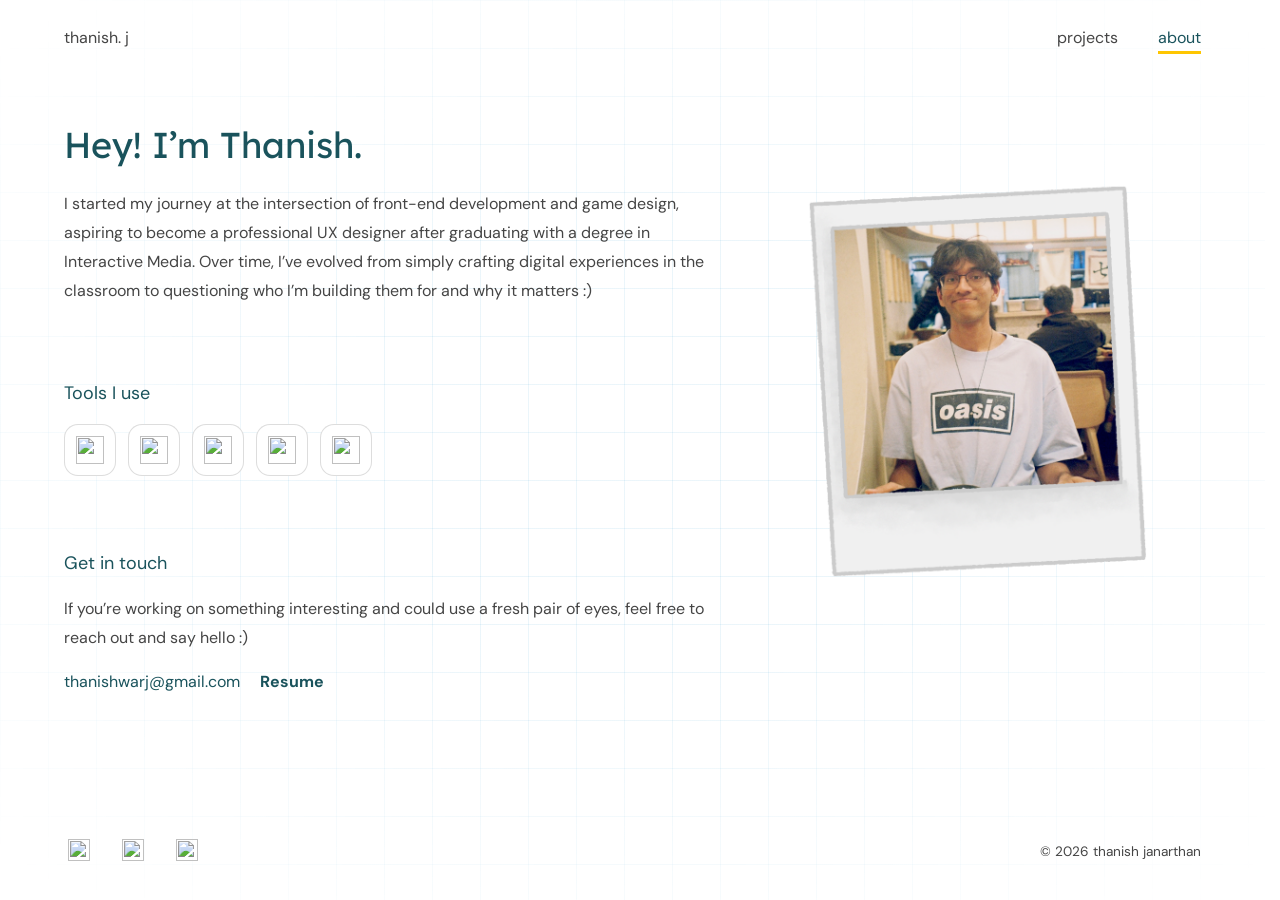
==== web-files/about.html @ a6b9f232 "started content for project 2" ====
<!DOCTYPE html>
<html lang="en">
<head>
  <meta charset="UTF-8">
  <meta name="viewport" content="width=device-width, initial-scale=1">
  <title>About me</title>
  <meta name="description" content="My story - Thanish Janarthan">
  <link rel="preconnect" href="https://fonts.googleapis.com">
  <link rel="preconnect" href="https://fonts.gstatic.com" crossorigin>
  <link href="https://fonts.googleapis.com/css2?family=DM+Sans:ital,wght@0,400;0,500;0,700;1,400&family=Lexend:wght@300;400&display=swap" rel="stylesheet">
  <link rel="stylesheet" href="style.css">
</head>
<body>

  <header class="top">
    <a class="name" href="index.html">Thanish. J</a>
    <nav aria-label="Main">
      <a href="index.html#work">Projects</a>
      <a href="about.html" aria-current="page">About</a>
    </nav>
  </header>

  <main class="about">

    <div class="about-text">
      <h1>Hey! I’m Thanish.</h1>
      <p>I started my journey at the intersection of front-end development and game design, aspiring to become a professional UX designer after graduating with a degree in Interactive Media. Over time, I’ve evolved from simply crafting digital experiences in the classroom to questioning who I’m building them for and why it matters :)</p>
      <!-- <p>One line about what you do and how you think about it.</p>
      <p>A sentence or two about your philosophy: what design means to you and what you care about most.</p>
      <p>A short paragraph on your experience: where you've worked, the kinds of teams and problems you've handled, and what you bring to them.</p>
      <p>I care about the <em>why</em> behind a decision as much as the <em>how</em>.<br>Add one closing line about what keeps you curious.</p> -->

      <h2 class="label touch">Tools I use</h2>
      <ul class="tools">
        <li><button type="button" class="tool" aria-label="Figma"><img src="images/logos/figma.svg" alt="" width="28" height="28"><span class="tip" aria-hidden="true">Figma</span></button></li>
        <li><button type="button" class="tool" aria-label="Miro"><img src="images/logos/miro.svg" alt="" width="28" height="28"><span class="tip" aria-hidden="true">Miro</span></button></li>
        <li><button type="button" class="tool" aria-label="HTML"><img src="images/logos/html5.svg" alt="" width="28" height="28"><span class="tip" aria-hidden="true">HTML</span></button></li>
        <li><button type="button" class="tool" aria-label="CSS"><img src="images/logos/css.svg" alt="" width="28" height="28"><span class="tip" aria-hidden="true">CSS</span></button></li>
        <li><button type="button" class="tool" aria-label="JavaScript"><img src="images/logos/javascript.svg" alt="" width="28" height="28"><span class="tip" aria-hidden="true">JavaScript</span></button></li>
      </ul>

      <h2 class="label touch">Get in touch</h2>
      <p>If you’re working on something interesting and could use a fresh pair of eyes, feel free to reach out and say hello :)</p>
      <p class="links"><a href="mailto:hello@example.com">thanishwarj@gmail.com</a> <a class="resume" href="#">Resume</a></p>
    </div>

    <div class="portrait">  
      <img src="images/portrait.png" alt="" />
    </div>

  </main>

  <footer class="foot">
    <ul class="social">
      <li><a href="#" aria-label="LinkedIn"><img src="images/logos/linkedin.svg" alt="" width="22" height="22"></a></li>
      <li><a href="#" aria-label="GitHub"><img src="images/logos/github.svg" alt="" width="22" height="22"></a></li>
      <li><a href="mailto:thanishwarj@gmail.com" aria-label="Email"><img src="images/logos/email.svg" alt="" width="22" height="22"></a></li>
    </ul>
    <p>© 2026 Thanish Janarthan</p>
  </footer>

  <script>
    // Tool labels: show on hover/focus (CSS) and toggle on click/tap
    (function () {
      var tools = document.querySelectorAll('.tool');
      function closeAll(except) {
        tools.forEach(function (t) { if (t !== except) t.classList.remove('open'); });
      }
      tools.forEach(function (t) {
        t.addEventListener('click', function (e) {
          e.stopPropagation();
          var willOpen = !t.classList.contains('open');
          closeAll();
          t.classList.toggle('open', willOpen);
        });
      });
      document.addEventListener('click', function () { closeAll(); });
      document.addEventListener('keydown', function (e) { if (e.key === 'Escape') closeAll(); });
    })();
  </script>

</body>
</html>
---- web-files/style.css ----
:root {
  --bg: #ffffff;
  --ink: #454545;
  --accent: #1a535c;                /* headings, active links */
  --accent-text: #1a535c;
  --blue: #3da5d9;
  --gold: #fec601;
  --grey: #454545;
  --tint: #c9e5f4;
  --max: 72rem; /* content width */
  --pad: max(clamp(1.25rem, 4vw, 2.75rem), calc((100vw - var(--max)) / 2));
  --display: "Lexend", system-ui, sans-serif;
  --body: "DM Sans", system-ui, -apple-system, "Segoe UI", sans-serif;
}

/* @media (prefers-color-scheme: dark) {
  :root {
    --bg: #123d44;
    --ink: #f5f5f5;
    --accent: #8fd0f0;
    --accent-text: #8fd0f0;
    --grey: #f5f5f5;
    --tint: #1a535c;
  }
} */

*, *::before, *::after { box-sizing: border-box; }
html { scroll-behavior: smooth; scrollbar-gutter: stable; }

body {
  min-height: 100vh;
  min-height: 100dvh;
  display: flex;
  flex-direction: column;
  margin: 0;
  background: var(--bg);
  color: var(--ink);
  font-family: var(--body);
  font-size: 1rem;
  line-height: 1.7;
}


/* Animated background: faint grid that slowly drifts.
   Swap to notebook lines by adding class="bg-notebook" to <body>. */
body { position: relative; isolation: isolate; }
body::before {
  content: "";
  position: fixed; inset: 0; z-index: -1;
  pointer-events: none;
  --cell: 48px;
  background-image:
    linear-gradient(to right, color-mix(in srgb, var(--blue) 10%, transparent) 1px, transparent 1px),
    linear-gradient(to bottom, color-mix(in srgb, var(--blue) 10%, transparent) 1px, transparent 1px);
  background-size: var(--cell) var(--cell);
  animation: drift 40s linear infinite;
  /* fade toward the edges so text stays easy to read */
  -webkit-mask-image: radial-gradient(ellipse at center, #000 35%, transparent 95%);
          mask-image: radial-gradient(ellipse at center, #000 35%, transparent 95%);
}
@keyframes drift {
  from { background-position: 0 0, 0 0; }
  to   { background-position: var(--cell) var(--cell), var(--cell) var(--cell); }
}

/* Notebook variant: ruled lines with a margin line */
body.bg-notebook::before {
  --cell: 36px;
  background-image:
    linear-gradient(to right, transparent calc(var(--pad) - 14px), color-mix(in srgb, #e5484d 35%, transparent) calc(var(--pad) - 14px), color-mix(in srgb, #e5484d 35%, transparent) calc(var(--pad) - 13px), transparent calc(var(--pad) - 13px)),
    linear-gradient(to bottom, transparent calc(var(--cell) - 1px), color-mix(in srgb, var(--blue) 14%, transparent) calc(var(--cell) - 1px));
  background-size: 100% 100%, 100% var(--cell);
  animation: rule-drift 30s linear infinite;
  -webkit-mask-image: none;
          mask-image: none;
}
@keyframes rule-drift {
  from { background-position: 0 0, 0 0; }
  to   { background-position: 0 0, 0 var(--cell); }
}

main { flex: 1; }
.foot { margin-top: auto; }
a { color: inherit; text-decoration: none; }
a:focus-visible { outline: 2px solid var(--accent); outline-offset: 4px; }
p { margin: 0 0 1rem; }
ul { list-style: none; margin: 0; padding: 0; }

/* Header */
.top {
  display: flex; justify-content: space-between; align-items: center;
  padding: 1.5rem var(--pad);
  text-transform: lowercase;
}
.top nav { display: flex; gap: clamp(1.5rem, 5vw, 2.5rem); }
.top a:hover { color: var(--accent-text); }
.top nav a[aria-current="page"] {
  color: var(--accent-text);
  text-decoration: underline 3px var(--gold);
  text-underline-offset: 8px;
}

/* Section label: "+ SELECTED WORK" with corner arrow */
.label {
  display: flex; align-items: center; gap: .5rem;
  margin: 0 0 2.5rem;
  font-family: var(--body); font-weight: 400; font-size: 1.125rem;
  text-transform: none; color: var(--accent-text);
}

/* Hero */
.hero {
  display: flex; align-items: center; justify-content: space-between;
  gap: 2rem;
  padding: clamp(1.5rem, 5vw, 3.5rem) var(--pad) clamp(3rem, 8vw, 6rem);
}
.hero-text { flex: 1 1 32rem; max-width: 32rem; margin: 0 auto; text-align: center; }
.hero h1 {
  margin: 0 0 1rem;
  font-family: var(--display); font-weight: 400;
  font-size: clamp(1.5rem, 3vw, 2.125rem); line-height: 1.25;
  color: var(--accent);
}
.hero p { font-size: .95rem; line-height: 1.9; color: var(--grey); }

.art {
  flex: 0 0 clamp(8rem, 18vw, 14rem);
  aspect-ratio: 1;
  display: grid; place-items: center; text-align: center;
}
.art img { width: 100%; display: block; }

/* Projects */
.work { padding: 0 var(--pad) clamp(4rem, 9vw, 7rem); }
.projects { display: grid; grid-template-columns: 1fr 1fr; gap: 3rem clamp(2rem, 8vw, 7rem); align-items: start; }
.thumb { width: 100%; background: var(--tint); transition: opacity .2s; }
.thumb.wide { aspect-ratio: 480 / 263; }
.thumb.tall { aspect-ratio: 350 / 420; width: 100%; background: var(--gold); }
.thumb img { width: 100%; height: 100%; object-fit: cover; display: block; }
.project:hover .caption { text-decoration: underline 3px var(--gold); text-underline-offset: 6px; }
.caption { margin: 1.25rem 0 0; font-size: 1.125rem; text-transform: none; }

/* Footer */
.foot {
  display: flex; flex-wrap: wrap; justify-content: space-between; gap: 1rem;
  padding: 1.5rem var(--pad) 2rem;
  font-size: .85rem; text-transform: lowercase;
}
.foot ul { display: flex; gap: 1.5rem; }
.foot { align-items: center; }
.foot .social { align-items: center; }
.foot .social a { display: inline-flex; padding: .25rem; }
.foot .social svg { width: 22px; height: 22px; display: block; transition: transform .2s; }
.foot .social a:hover svg, .foot .social a:focus-visible svg { transform: translateY(-2px); }
.foot p { margin: 0; }
.foot a:hover { color: var(--accent-text); }

/* About page */
.about {
  align-content: start;
  display: grid; grid-template-columns: minmax(0, 40rem) 1fr; gap: 3rem;
  padding: clamp(1.5rem, 4vw, 3rem) var(--pad) 5rem;
}
.about h1 {
  margin: 0 0 1.5rem;
  font-family: var(--display); font-weight: 400;
  font-size: clamp(1.75rem, 4vw, 2.25rem); line-height: 1.2;
  color: var(--accent);
}

.about-text { display: flex; flex-direction: column; justify-content: center; }

.about-text p { line-height: 1.8; }
.touch { margin-top: 3.5rem; margin-bottom: 1rem; }
.links { display: flex; flex-wrap: wrap; gap: 1.25rem; }
.links a { color: var(--accent-text); }
.links a:hover { text-decoration: underline 3px var(--gold); text-underline-offset: 5px; }
.links .resume { font-weight: 700;}

/* Photo placeholder */
.portrait { justify-self: end;}
.portrait-ph, .portrait img {
  width: 100%; aspect-ratio: 7 / 8;
  display: grid; place-items: center;
  object-fit: cover;
}

@media (max-width: 800px) {
  .hero { flex-direction: column; }
  .art { display: none; }
  .projects { grid-template-columns: 1fr; }
  .thumb.tall { width: 100%; }
  .about { grid-template-columns: 1fr; }
  .portrait { justify-self: start; order: -1; }
}


/* ===== Case study pages ===== */
.cs-hero { padding: clamp(1.5rem, 4vw, 3rem) var(--pad) 2rem; }
.cs-hero .eyebrow { margin: 0 0 .75rem; color: var(--accent-text); }
.cs-hero h1 {
  margin: 0 0 1rem; max-width: 20ch;
  font-family: var(--display); font-weight: 400;
  font-size: clamp(2rem, 5vw, 3.25rem); line-height: 1.1;
  color: var(--accent);
}
.cs-sub { max-width: 40rem; margin: 0; font-size: 1.25rem; line-height: 1.6; }

.facts {
  display: grid; grid-template-columns: repeat(4, 1fr); gap: 1.5rem;
  margin: 2.5rem 0 0; padding: 1.5rem 0;
}
.facts dt { margin: 0 0 .15rem; font-size: .85rem; color: var(--accent-text); }
.facts dd { margin: 0; }

.tldr {
  margin: 2rem 0 0; max-width: 46rem;
  padding: 1rem 1.25rem;
  background: color-mix(in srgb, var(--gold) 20%, var(--bg));
  border-left: 4px solid var(--gold);
  font-size: 1.125rem; line-height: 1.6;
}
.tldr strong { font-family: var(--display); font-weight: 400; color: var(--accent); }

/* Image placeholders (swap for <img>) */
.ph, .shot img, .cs-cover img {
  display: grid; place-items: center; width: 100%;
  background: var(--tint); color: var(--accent-text); font-size: .85rem;
  object-fit: cover;
}
.cs-cover { margin: 0; padding: 0 var(--pad) 1rem; }
.cs-cover .ph, .cs-cover img { aspect-ratio: 16 / 9; }
.shot { margin: 0; }
.shot .ph, .shot img { aspect-ratio: 4 / 3; }
.shot figcaption { margin-top: .5rem; font-size: .9rem; color: var(--grey); }

/* Sections: heading on the left, content on the right (easy to scan) */
.cs-section {
  display: grid; grid-template-columns: 11rem minmax(0, 1fr); gap: 2rem;
  padding: 2.5rem var(--pad);
}
.cs-section > h2 {
  margin: 0; font-family: var(--display); font-weight: 400;
  font-size: 1.25rem; line-height: 1.3; color: var(--accent);
}
.cs-body { max-width: 44rem; }
.cs-body > p { line-height: 1.8; }
.cs-body ul { margin: 0 0 1rem; }
.cs-body li { position: relative; padding-left: 1.25rem; margin-bottom: .6rem; line-height: 1.7; }
.cs-body li::before { content: ""; position: absolute; left: 0; top: .7em; width: .5rem; height: .5rem; border-radius: 50%; background: var(--gold); }
.quote { margin: 1.25rem 0 0; padding-left: 1.25rem; border-left: 4px solid var(--blue); font-size: 1.125rem; }

/* Process steps */
.steps { display: grid; grid-template-columns: repeat(2, 1fr); gap: 1.25rem; counter-reset: step; }
.step { counter-increment: step; padding: 1.25rem; background: var(--bg); border: 1px solid color-mix(in srgb, var(--ink) 15%, transparent); }
.step::before {
  content: counter(step);
  display: grid; place-items: center; width: 2rem; height: 2rem; margin-bottom: .75rem;
  border-radius: 50%; background: var(--gold); color: #1a1a1a; font-family: var(--display);
}
.step h3 { margin: 0 0 .25rem; font-family: var(--display); font-weight: 400; font-size: 1.125rem; color: var(--accent); }
.step p { margin: 0; line-height: 1.6; }

.shots { display: grid; grid-template-columns: repeat(2, 1fr); gap: 1.25rem; margin-bottom: 1.5rem; }

/* Results */
.stats { display: grid; grid-template-columns: repeat(3, 1fr); gap: 1.25rem; margin-bottom: 1.25rem; }
.stat { padding: 1.25rem; background: var(--bg); border: 1px solid color-mix(in srgb, var(--ink) 15%, transparent); }
.stat strong { display: block; font-family: var(--display); font-weight: 400; font-size: 2.25rem; line-height: 1.1; color: var(--accent); }
.stat span { font-size: .95rem; }

/* Next project */
.cs-next { padding: 3rem var(--pad) 4rem; }
.cs-next .label { margin-bottom: 1rem; }
.cs-next a.big {
  font-family: var(--display); font-size: clamp(1.5rem, 4vw, 2.5rem); color: var(--accent);
  text-decoration: underline 3px var(--gold); text-underline-offset: 8px;
}
.cs-next .back { display: block; margin-top: 1.5rem; }

@media (max-width: 800px) {
  .facts { grid-template-columns: repeat(2, 1fr); }
  .cs-section { grid-template-columns: 1fr; gap: 1rem; }
  .steps, .shots, .stats { grid-template-columns: 1fr; }
}

@media (prefers-reduced-motion: reduce) {
  html { scroll-behavior: auto; }
  body::before { animation: none; }
  .thumb { transition: none; }
}
/* Case study modifiers */
.shots.three { grid-template-columns: repeat(3, 1fr); }
.steps.stack { grid-template-columns: 1fr; }
@media (max-width: 800px) { .shots.three { grid-template-columns: 1fr; } }

/* Arrows on the Next project section */
.cs-next a.big::after {
  content: "\2192"; display: inline-block; margin-left: .6rem;
  text-decoration: none; transition: transform .2s;
}
.cs-next a.big:hover::after, .cs-next a.big:focus-visible::after { transform: translateX(6px); }
.cs-next .back::before {
  content: "\2190"; display: inline-block; margin-right: .5rem; transition: transform .2s;
}
.cs-next .back:hover::before, .cs-next .back:focus-visible::before { transform: translateX(-6px); }
.cs-next .back:hover { color: var(--accent-text); }
@media (prefers-reduced-motion: reduce) {
  .cs-next a.big::after, .cs-next .back::before, .foot .social svg { transition: none; }
}
/* Tools I use: icon buttons with a label that pops up on hover, focus or click */
.tools { display: flex; flex-wrap: wrap; gap: .75rem; margin: 0 0 1rem; }
.tool {
  position: relative;
  display: grid; place-items: center;
  width: 3.25rem; height: 3.25rem; padding: 0;
  background: var(--bg);
  border: 1px solid color-mix(in srgb, var(--ink) 18%, transparent);
  border-radius: 14px;
  cursor: pointer;
  transition: transform .2s, border-color .2s;
}
.tool:hover, .tool:focus-visible, .tool.open { transform: translateY(-2px); border-color: var(--accent); }
.tool img { display: block; width: 28px; height: 28px; }
.tool .tip {
  position: absolute; left: 50%; bottom: calc(100% + 10px);
  transform: translate(-50%, 4px);
  padding: .25rem .7rem;
  background: var(--accent); color: #fff;
  border-radius: 8px; font-family: var(--body); font-size: .85rem; line-height: 1.5; white-space: nowrap;
  opacity: 0; pointer-events: none;
  transition: opacity .15s, transform .15s;
}
.tool .tip::after {
  content: ""; position: absolute; top: 100%; left: 50%; transform: translateX(-50%);
  border: 5px solid transparent; border-top-color: var(--accent);
}
.tool:hover .tip, .tool:focus-visible .tip, .tool.open .tip { opacity: 1; transform: translate(-50%, 0); }
@media (prefers-reduced-motion: reduce) {
  .tool, .tool .tip { transition: none; }
}
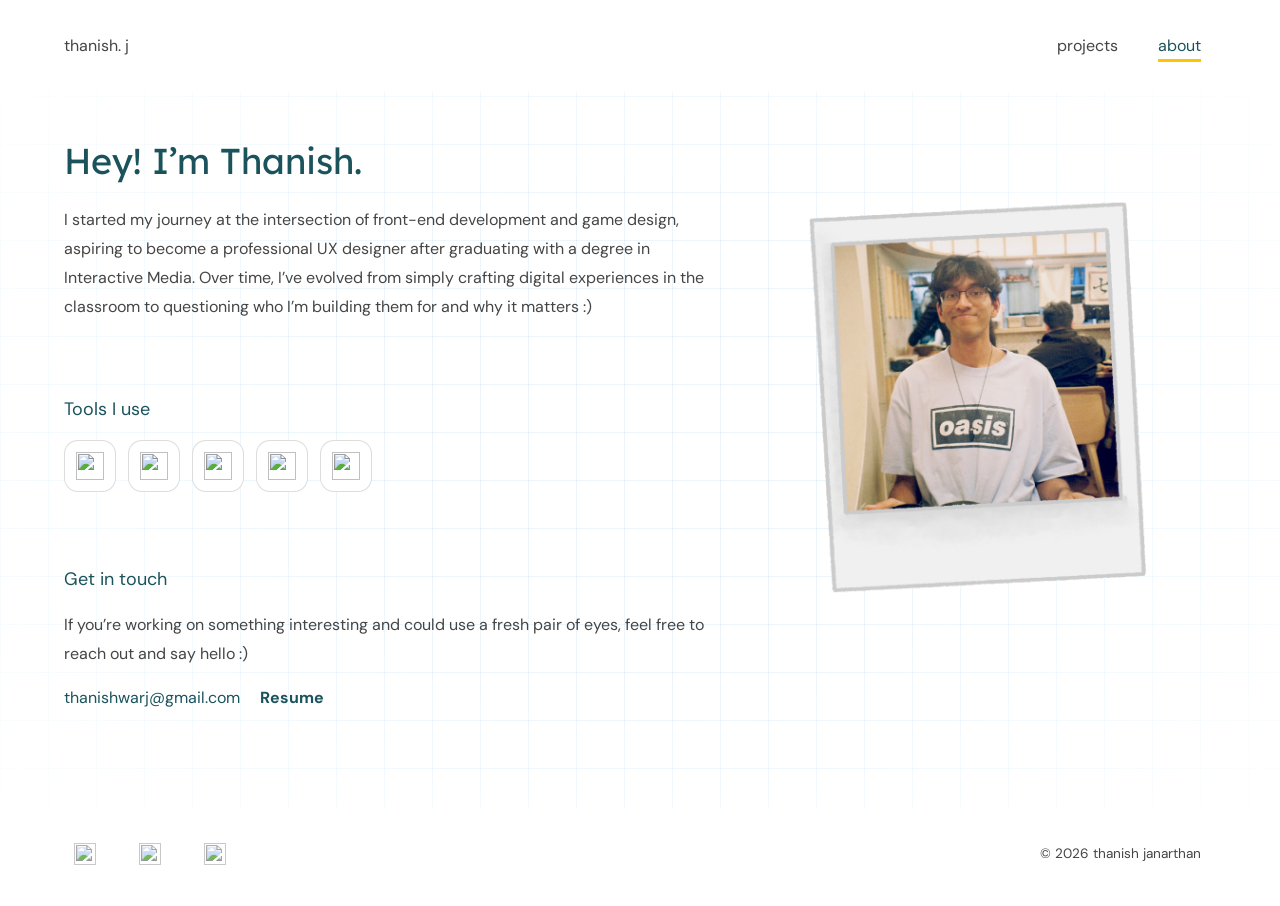
==== commit 9ce98538: "updated mobile responsive design" ====
--- a/web-files/about.html
+++ b/web-files/about.html
@@ -9,12 +9,14 @@
   <link rel="preconnect" href="https://fonts.gstatic.com" crossorigin>
   <link href="https://fonts.googleapis.com/css2?family=DM+Sans:ital,wght@0,400;0,500;0,700;1,400&family=Lexend:wght@300;400&display=swap" rel="stylesheet">
   <link rel="stylesheet" href="style.css">
+  <script>document.documentElement.classList.add('js');</script>
 </head>
 <body>
 
   <header class="top">
     <a class="name" href="index.html">Thanish. J</a>
-    <nav aria-label="Main">
+    <button type="button" class="nav-toggle" aria-expanded="false" aria-controls="site-nav" aria-label="Menu"><span class="bars" aria-hidden="true"></span></button>
+    <nav id="site-nav" aria-label="Main">
       <a href="index.html#work">Projects</a>
       <a href="about.html" aria-current="page">About</a>
     </nav>
@@ -79,5 +81,6 @@
     })();
   </script>
 
+  <script src="nav.js" defer></script>
 </body>
 </html>
--- a/web-files/style.css
+++ b/web-files/style.css
@@ -25,7 +25,7 @@
 } */
 
 *, *::before, *::after { box-sizing: border-box; }
-html { scroll-behavior: smooth; scrollbar-gutter: stable; }
+html { scroll-behavior: smooth; scrollbar-gutter: stable; -webkit-text-size-adjust: 100%; }
 
 body {
   min-height: 100vh;
@@ -92,7 +92,8 @@
   padding: 1.5rem var(--pad);
   text-transform: lowercase;
 }
-.top nav { display: flex; gap: clamp(1.5rem, 5vw, 2.5rem); }
+.top nav { display: flex; gap: clamp(1.25rem, 5vw, 2.5rem); }
+.top a { padding: .5rem 0; }
 .top a:hover { color: var(--accent-text); }
 .top nav a[aria-current="page"] {
   color: var(--accent-text);
@@ -114,7 +115,7 @@
   gap: 2rem;
   padding: clamp(1.5rem, 5vw, 3.5rem) var(--pad) clamp(3rem, 8vw, 6rem);
 }
-.hero-text { flex: 1 1 32rem; max-width: 32rem; margin: 0 auto; text-align: center; }
+.hero-text { flex: 1 1 32rem; max-width: 28rem; margin: 0 auto; text-align: center; }
 .hero h1 {
   margin: 0 0 1rem;
   font-family: var(--display); font-weight: 400;
@@ -136,6 +137,7 @@
 .thumb { width: 100%; background: var(--tint); transition: opacity .2s; }
 .thumb.wide { aspect-ratio: 480 / 263; }
 .thumb.tall { aspect-ratio: 350 / 420; width: 100%; background: var(--gold); }
+.thumb.teal { background: color-mix(in srgb, var(--accent) 30%, var(--bg)); }
 .thumb img { width: 100%; height: 100%; object-fit: cover; display: block; }
 .project:hover .caption { text-decoration: underline 3px var(--gold); text-underline-offset: 6px; }
 .caption { margin: 1.25rem 0 0; font-size: 1.125rem; text-transform: none; }
@@ -145,13 +147,14 @@
   display: flex; flex-wrap: wrap; justify-content: space-between; gap: 1rem;
   padding: 1.5rem var(--pad) 2rem;
   font-size: .85rem; text-transform: lowercase;
+  background-color: var(--bg);
 }
 .foot ul { display: flex; gap: 1.5rem; }
 .foot { align-items: center; }
 .foot .social { align-items: center; }
-.foot .social a { display: inline-flex; padding: .25rem; }
-.foot .social svg { width: 22px; height: 22px; display: block; transition: transform .2s; }
-.foot .social a:hover svg, .foot .social a:focus-visible svg { transform: translateY(-2px); }
+.foot .social a { display: inline-flex; padding: .6rem; }
+.foot .social img { width: 22px; height: 22px; display: block; opacity: .85; transition: transform .2s, opacity .2s; }
+.foot .social a:hover img, .foot .social a:focus-visible img { transform: translateY(-2px); opacity: 1; }
 .foot p { margin: 0; }
 .foot a:hover { color: var(--accent-text); }
 
@@ -185,14 +188,6 @@
   object-fit: cover;
 }
 
-@media (max-width: 800px) {
-  .hero { flex-direction: column; }
-  .art { display: none; }
-  .projects { grid-template-columns: 1fr; }
-  .thumb.tall { width: 100%; }
-  .about { grid-template-columns: 1fr; }
-  .portrait { justify-self: start; order: -1; }
-}
 
 
 /* ===== Case study pages ===== */
@@ -306,7 +301,7 @@
 .cs-next .back:hover::before, .cs-next .back:focus-visible::before { transform: translateX(-6px); }
 .cs-next .back:hover { color: var(--accent-text); }
 @media (prefers-reduced-motion: reduce) {
-  .cs-next a.big::after, .cs-next .back::before, .foot .social svg { transition: none; }
+  .cs-next a.big::after, .cs-next .back::before, .foot .social img { transition: none; }
 }
 /* Tools I use: icon buttons with a label that pops up on hover, focus or click */
 .tools { display: flex; flex-wrap: wrap; gap: .75rem; margin: 0 0 1rem; }
@@ -338,4 +333,107 @@
 .tool:hover .tip, .tool:focus-visible .tip, .tool.open .tip { opacity: 1; transform: translate(-50%, 0); }
 @media (prefers-reduced-motion: reduce) {
   .tool, .tool .tip { transition: none; }
+}
+
+/* ===== Responsive ===== */
+/* Touch devices: no sticky hover state on tool buttons; tapping toggles the label */
+@media (hover: none) {
+  .tool:not(.open):hover { transform: none; border-color: color-mix(in srgb, var(--ink) 18%, transparent); }
+  .tool:not(.open):hover .tip { opacity: 0; transform: translate(-50%, 4px); }
+}
+
+/* Tablet and phone */
+@media (max-width: 800px) {
+  .top { padding-top: 1rem; padding-bottom: 1rem; }
+
+  /* Hero: two illustrations on the first row, text underneath */
+  .hero { display: grid; grid-template-columns: 1fr 1fr; gap: 1rem 1.5rem; align-items: center; padding-bottom: 3rem; }
+  .hero .art { width: min(7.5rem, 100%); }
+  .hero .art:first-child { justify-self: start; }
+  .hero .art:last-child { justify-self: end; }
+  .hero-text { grid-column: 1 / -1; grid-row: 2; max-width: none; margin: 0; }
+
+  /* Projects: single column */
+  .projects { grid-template-columns: 1fr; gap: 2.5rem; }
+  .thumb.tall { aspect-ratio: 4 / 3; }
+
+  /* About: photo first, smaller */
+  .about { grid-template-columns: 1fr; gap: 2rem; padding-bottom: 3.5rem; }
+  .portrait { order: -1; justify-self: start; width: min(100%, 15rem); }
+  .touch { margin-top: 2.5rem; }
+
+  /* Case studies */
+  .cs-hero { padding-bottom: 1rem; }
+  .facts { margin-top: 1.5rem; gap: 1.25rem 1rem; }
+  .cs-section { padding-top: 1.75rem; padding-bottom: 1.75rem; }
+  .cs-next { padding: 2rem var(--pad) 3rem; }
+
+  /* Three screens: swipe sideways instead of a long stack */
+  .shots.three {
+    display: flex; gap: 1rem; overflow-x: auto; scroll-snap-type: x mandatory;
+    margin-inline: calc(var(--pad) * -1); padding: 0 var(--pad) .5rem;
+    scrollbar-width: thin;
+  }
+  .shots.three .shot { flex: 0 0 72%; scroll-snap-align: start; }
+}
+
+/* Small phones */
+@media (max-width: 480px) {
+  .top nav { gap: 1.25rem; }
+  .tldr { font-size: 1.0625rem; padding: .9rem 1rem; }
+  .stat strong { font-size: 2rem; }
+  .foot { flex-direction: column; justify-content: center; text-align: center; gap: .5rem; }
+  .foot ul { gap: .75rem; justify-content: center; }
+}
+
+
+/* ===== Hamburger menu (phones) ===== */
+.top { position: relative; z-index: 20; background-color: var(--bg); }
+
+.nav-toggle {
+  display: none;
+  width: 2.75rem; height: 2.75rem; margin-right: -.5rem; padding: 0;
+  place-items: center;
+  background: none; border: 0; color: var(--ink); cursor: pointer;
+}
+.nav-toggle:focus-visible { outline: 2px solid var(--accent); outline-offset: 2px; border-radius: 8px; }
+.nav-toggle .bars,
+.nav-toggle .bars::before,
+.nav-toggle .bars::after {
+  display: block; width: 1.5rem; height: 2px;
+  background: currentColor; border-radius: 2px;
+  transition: transform .25s, background .2s;
+}
+.nav-toggle .bars { position: relative; }
+.nav-toggle .bars::before, .nav-toggle .bars::after { content: ""; position: absolute; left: 0; }
+.nav-toggle .bars::before { top: -7px; }
+.nav-toggle .bars::after  { top: 7px; }
+
+/* Hamburger turns into an X when open */
+.top.open .nav-toggle .bars { background: transparent; }
+.top.open .nav-toggle .bars::before { transform: translateY(7px) rotate(45deg); }
+.top.open .nav-toggle .bars::after  { transform: translateY(-7px) rotate(-45deg); }
+
+@media (max-width: 640px) {
+  /* Only collapse the menu when JavaScript is available; otherwise links stay visible */
+  .js .nav-toggle { display: grid; }
+  .js .top nav {
+    position: absolute; top: 100%; left: 0; right: 0;
+    flex-direction: column; gap: 0;
+    padding: .25rem var(--pad) 1rem;
+    background: var(--bg);
+    border-top: 1px solid color-mix(in srgb, var(--ink) 12%, transparent);
+    border-bottom: 1px solid color-mix(in srgb, var(--ink) 12%, transparent);
+    box-shadow: 0 14px 24px rgba(0, 0, 0, .06);
+    opacity: 0; visibility: hidden; transform: translateY(-8px);
+    transition: opacity .2s, transform .2s, visibility 0s .2s;
+  }
+  .js .top.open nav { opacity: 1; visibility: visible; transform: none; transition-delay: 0s; }
+  .js .top nav a { padding: .9rem 0; font-size: 1.125rem; }
+  /* .js .top nav a + a { border-top: 1px solid color-mix(in srgb, var(--ink) 10%, transparent); } */
+}
+
+@media (prefers-reduced-motion: reduce) {
+  .nav-toggle .bars, .nav-toggle .bars::before, .nav-toggle .bars::after,
+  .js .top nav { transition: none; }
 }
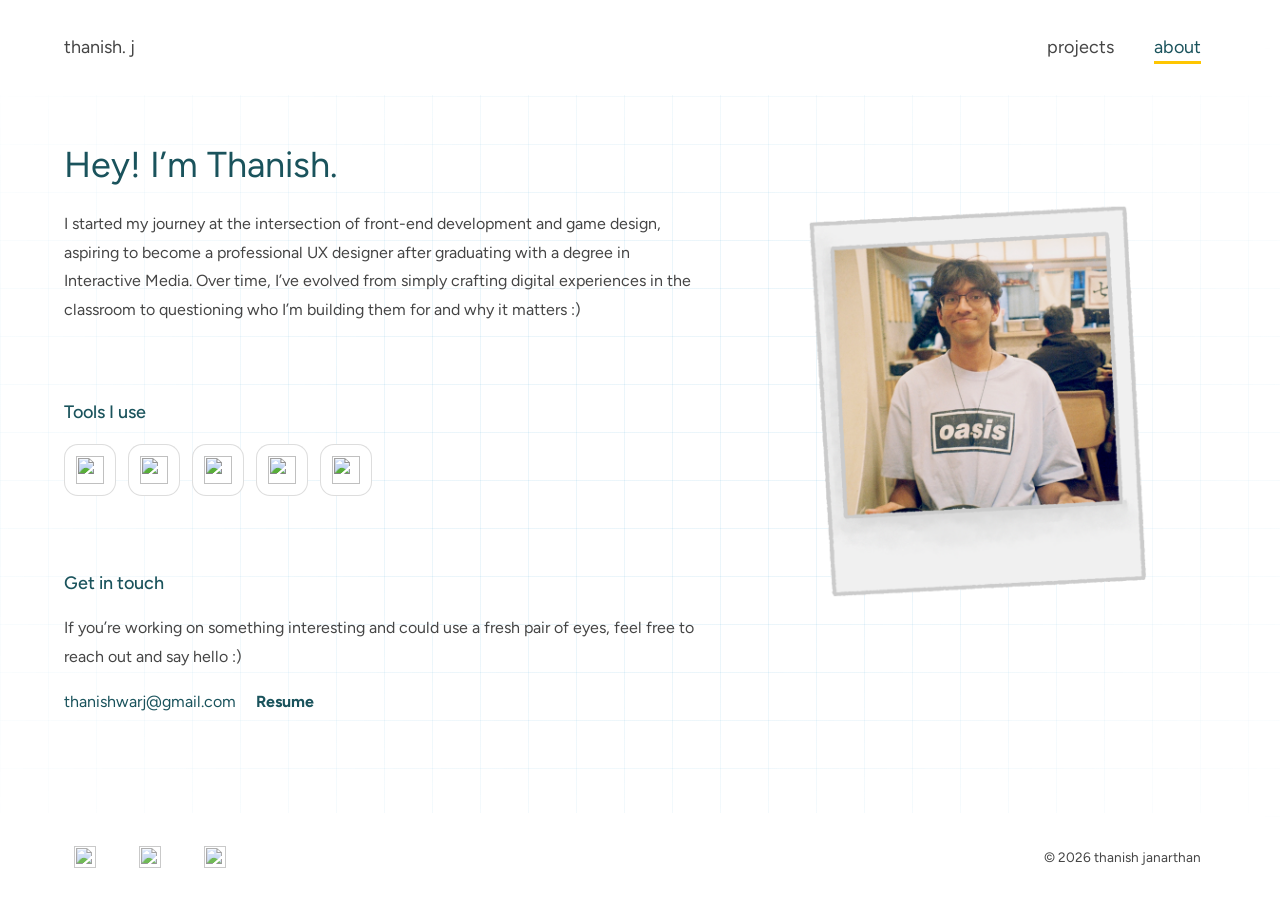
==== commit d91091d7: "updated fonts" ====
--- a/web-files/about.html
+++ b/web-files/about.html
@@ -7,7 +7,7 @@
   <meta name="description" content="My story - Thanish Janarthan">
   <link rel="preconnect" href="https://fonts.googleapis.com">
   <link rel="preconnect" href="https://fonts.gstatic.com" crossorigin>
-  <link href="https://fonts.googleapis.com/css2?family=DM+Sans:ital,wght@0,400;0,500;0,700;1,400&family=Lexend:wght@300;400&display=swap" rel="stylesheet">
+  <link href="https://fonts.googleapis.com/css2?family=Figtree:ital,wght@0,300..900;1,300..900&family=Google+Sans:ital,opsz,wght@0,17..18,400..700;1,17..18,400..700&display=swap" rel="stylesheet">
   <link rel="stylesheet" href="style.css">
   <script>document.documentElement.classList.add('js');</script>
 </head>
--- a/web-files/style.css
+++ b/web-files/style.css
@@ -9,8 +9,9 @@
   --tint: #c9e5f4;
   --max: 72rem; /* content width */
   --pad: max(clamp(1.25rem, 4vw, 2.75rem), calc((100vw - var(--max)) / 2));
-  --display: "Lexend", system-ui, sans-serif;
-  --body: "DM Sans", system-ui, -apple-system, "Segoe UI", sans-serif;
+  --display: "Figtree", system-ui, -apple-system, "Segoe UI", sans-serif;   /* h1, h2, big numbers */
+  --alt: "Figtree", system-ui, sans-serif;                      /* h3, h4 */
+  --body: "Figtree", system-ui, -apple-system, "Segoe UI", sans-serif;
 }
 
 /* @media (prefers-color-scheme: dark) {
@@ -84,6 +85,7 @@
 a { color: inherit; text-decoration: none; }
 a:focus-visible { outline: 2px solid var(--accent); outline-offset: 4px; }
 p { margin: 0 0 1rem; }
+h3, h4 { font-family: var(--alt); }
 ul { list-style: none; margin: 0; padding: 0; }
 
 /* Header */
@@ -93,7 +95,7 @@
   text-transform: lowercase;
 }
 .top nav { display: flex; gap: clamp(1.25rem, 5vw, 2.5rem); }
-.top a { padding: .5rem 0; }
+.top a { padding: .5rem 0; font-weight: 400; font-size: 1.125rem; }
 .top a:hover { color: var(--accent-text); }
 .top nav a[aria-current="page"] {
   color: var(--accent-text);
@@ -105,7 +107,7 @@
 .label {
   display: flex; align-items: center; gap: .5rem;
   margin: 0 0 2.5rem;
-  font-family: var(--body); font-weight: 400; font-size: 1.125rem;
+  font-family: var(--body); font-weight: 500; font-size: 1.125rem;
   text-transform: none; color: var(--accent-text);
 }
 
@@ -118,7 +120,7 @@
 .hero-text { flex: 1 1 32rem; max-width: 28rem; margin: 0 auto; text-align: center; }
 .hero h1 {
   margin: 0 0 1rem;
-  font-family: var(--display); font-weight: 400;
+  font-family: var(--display); font-weight: 500;
   font-size: clamp(1.5rem, 3vw, 2.125rem); line-height: 1.25;
   color: var(--accent);
 }
@@ -181,7 +183,7 @@
 .links .resume { font-weight: 700;}
 
 /* Photo placeholder */
-.portrait { justify-self: end;}
+.portrait { justify-self: center;}
 .portrait-ph, .portrait img {
   width: 100%; aspect-ratio: 7 / 8;
   display: grid; place-items: center;
@@ -215,7 +217,7 @@
   border-left: 4px solid var(--gold);
   font-size: 1.125rem; line-height: 1.6;
 }
-.tldr strong { font-family: var(--display); font-weight: 400; color: var(--accent); }
+.tldr strong { font-family: var(--display); font-weight: 500; color: var(--accent); }
 
 /* Image placeholders (swap for <img>) */
 .ph, .shot img, .cs-cover img {
@@ -235,7 +237,7 @@
   padding: 2.5rem var(--pad);
 }
 .cs-section > h2 {
-  margin: 0; font-family: var(--display); font-weight: 400;
+  margin: 0; font-family: var(--display); font-weight: 500;
   font-size: 1.25rem; line-height: 1.3; color: var(--accent);
 }
 .cs-body { max-width: 44rem; }
@@ -253,7 +255,7 @@
   display: grid; place-items: center; width: 2rem; height: 2rem; margin-bottom: .75rem;
   border-radius: 50%; background: var(--gold); color: #1a1a1a; font-family: var(--display);
 }
-.step h3 { margin: 0 0 .25rem; font-family: var(--display); font-weight: 400; font-size: 1.125rem; color: var(--accent); }
+.step h3 { margin: 0 0 .25rem; font-family: var(--alt); font-weight: 400; font-size: 1.125rem; color: var(--accent); }
 .step p { margin: 0; line-height: 1.6; }
 
 .shots { display: grid; grid-template-columns: repeat(2, 1fr); gap: 1.25rem; margin-bottom: 1.5rem; }
@@ -359,7 +361,7 @@
 
   /* About: photo first, smaller */
   .about { grid-template-columns: 1fr; gap: 2rem; padding-bottom: 3.5rem; }
-  .portrait { order: -1; justify-self: start; width: min(100%, 15rem); }
+  .portrait { order: -1; justify-self: center; width: 100% }
   .touch { margin-top: 2.5rem; }
 
   /* Case studies */
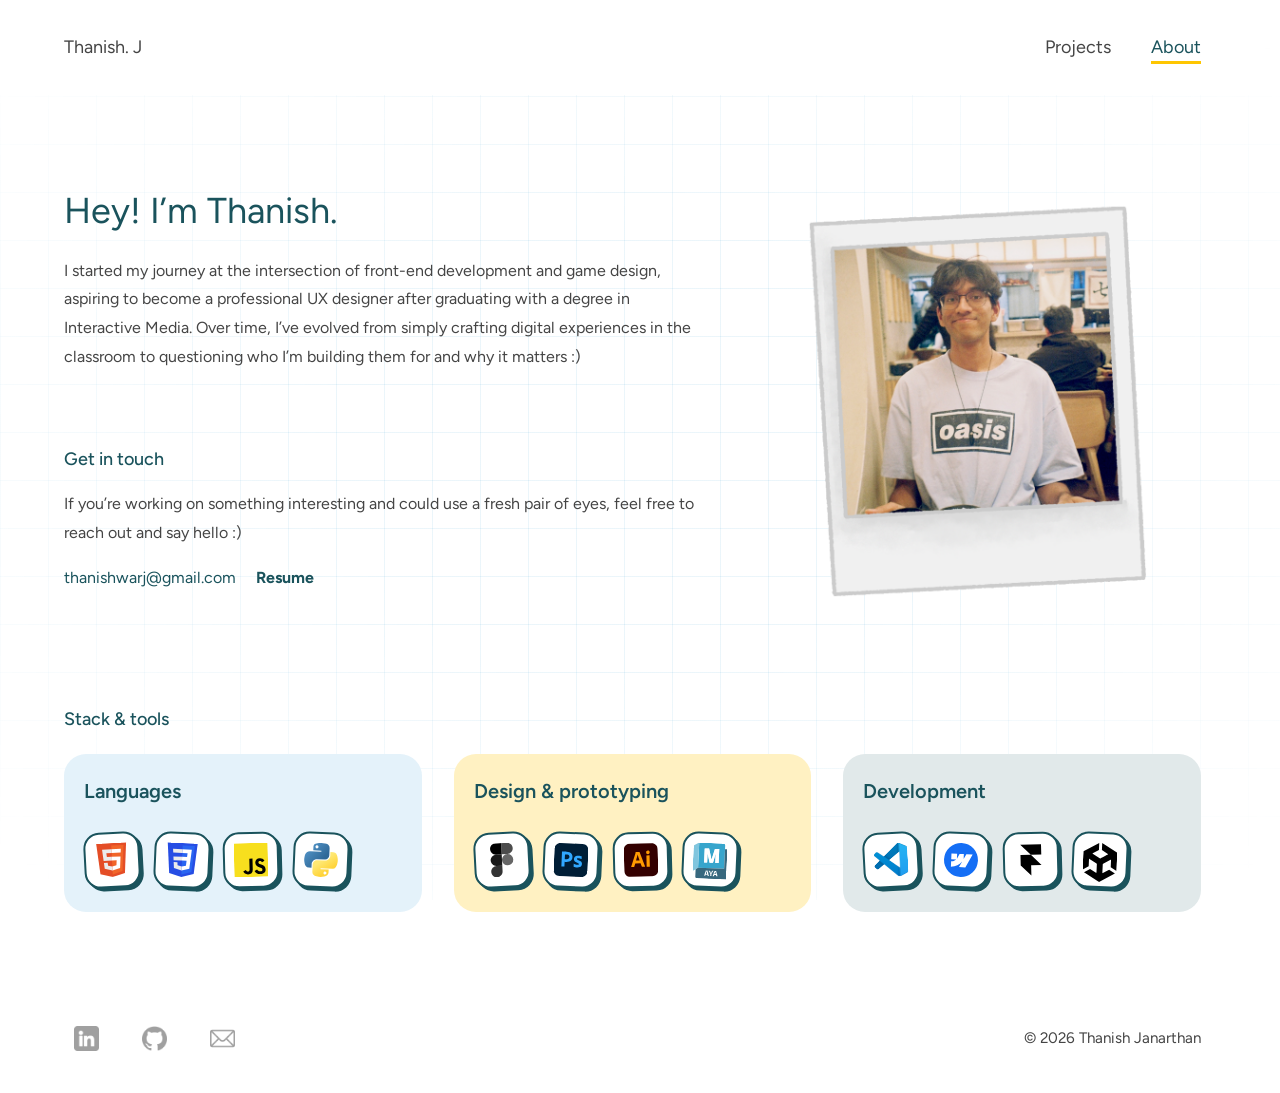
==== commit 389bdda3: "improved about section + added temporary logos" ====
--- a/web-files/about.html
+++ b/web-files/about.html
@@ -32,15 +32,6 @@
       <p>A short paragraph on your experience: where you've worked, the kinds of teams and problems you've handled, and what you bring to them.</p>
       <p>I care about the <em>why</em> behind a decision as much as the <em>how</em>.<br>Add one closing line about what keeps you curious.</p> -->
 
-      <h2 class="label touch">Tools I use</h2>
-      <ul class="tools">
-        <li><button type="button" class="tool" aria-label="Figma"><img src="images/logos/figma.svg" alt="" width="28" height="28"><span class="tip" aria-hidden="true">Figma</span></button></li>
-        <li><button type="button" class="tool" aria-label="Miro"><img src="images/logos/miro.svg" alt="" width="28" height="28"><span class="tip" aria-hidden="true">Miro</span></button></li>
-        <li><button type="button" class="tool" aria-label="HTML"><img src="images/logos/html5.svg" alt="" width="28" height="28"><span class="tip" aria-hidden="true">HTML</span></button></li>
-        <li><button type="button" class="tool" aria-label="CSS"><img src="images/logos/css.svg" alt="" width="28" height="28"><span class="tip" aria-hidden="true">CSS</span></button></li>
-        <li><button type="button" class="tool" aria-label="JavaScript"><img src="images/logos/javascript.svg" alt="" width="28" height="28"><span class="tip" aria-hidden="true">JavaScript</span></button></li>
-      </ul>
-
       <h2 class="label touch">Get in touch</h2>
       <p>If you’re working on something interesting and could use a fresh pair of eyes, feel free to reach out and say hello :)</p>
       <p class="links"><a href="mailto:hello@example.com">thanishwarj@gmail.com</a> <a class="resume" href="#">Resume</a></p>
@@ -50,13 +41,48 @@
       <img src="images/portrait.png" alt="" />
     </div>
 
+    <section class="about-tools">
+      <h2 class="label">Stack &amp; tools</h2>
+
+      <div class="tool-groups">
+        <div class="tool-group">
+          <h3>Languages</h3>
+          <ul class="tools">
+            <li><button type="button" class="tool" aria-label="HTML"><img src="images/logos/html5.svg" alt="HTML logo" width="28" height="28"><span class="tip" aria-hidden="true">HTML</span></button></li>
+            <li><button type="button" class="tool" aria-label="CSS"><img src="images/logos/css3.svg" alt="CSS logo" width="28" height="28"><span class="tip" aria-hidden="true">CSS</span></button></li>
+            <li><button type="button" class="tool" aria-label="JavaScript"><img src="images/logos/javascript.svg" alt="JavaScript logo" width="28" height="28"><span class="tip" aria-hidden="true">JavaScript</span></button></li>
+            <li><button type="button" class="tool" aria-label="Python"><img src="images/logos/python.svg" alt="Python logo" width="28" height="28"><span class="tip" aria-hidden="true">Python</span></button></li>
+          </ul>
+        </div>
+        <div class="tool-group">
+          <h3>Design &amp; prototyping</h3>
+          <ul class="tools">
+            <li><button type="button" class="tool" aria-label="Figma"><img src="images/logos/figma-dark.svg" alt="Figma logo" width="28" height="28"><span class="tip" aria-hidden="true">Figma</span></button></li>
+            <li><button type="button" class="tool" aria-label="Adobe Photoshop"><img src="images/logos/adobe-photoshop.svg" alt="Photoshop logo" width="28" height="28"><span class="tip" aria-hidden="true">Adobe Photoshop</span></button></li>
+            <li><button type="button" class="tool" aria-label="Adobe Illustrator"><img src="images/logos/adobe-illustrator.svg" alt="Illustrator logo" width="28" height="28"><span class="tip" aria-hidden="true">Adobe Illustrator</span></button></li>
+            <li><button type="button" class="tool" aria-label="MAYA"><img src="images/logos/autodesk-maya.svg" alt="MAYA logo" width="28" height="28"><span class="tip" aria-hidden="true">MAYA</span></button></li>
+          </ul>
+        </div>
+        <div class="tool-group">
+          <h3>Development</h3>
+          <ul class="tools">
+            <li><button type="button" class="tool" aria-label="VS Code"><img src="images/logos/vscode.svg" alt="VS code logo" width="28" height="28"><span class="tip" aria-hidden="true">VS Code</span></button></li>
+            <li><button type="button" class="tool" aria-label="Webflow"><img src="images/logos/webflow.svg" alt="Webflow logo" width="28" height="28"><span class="tip" aria-hidden="true">Webflow</span></button></li>
+            <li><button type="button" class="tool" aria-label="Framer"><img src="images/logos/framer.svg" alt="Framer logo" width="28" height="28"><span class="tip" aria-hidden="true">Framer</span></button></li>
+            <li><button type="button" class="tool" aria-label="Unity"><img src="images/logos/unity.svg" alt="Unity logo" width="28" height="28"><span class="tip" aria-hidden="true">Unity</span></button></li>
+          </ul>
+        </div>
+  
+        </div>
+    </section>
+
   </main>
 
   <footer class="foot">
     <ul class="social">
-      <li><a href="#" aria-label="LinkedIn"><img src="images/logos/linkedin.svg" alt="" width="22" height="22"></a></li>
-      <li><a href="#" aria-label="GitHub"><img src="images/logos/github.svg" alt="" width="22" height="22"></a></li>
-      <li><a href="mailto:thanishwarj@gmail.com" aria-label="Email"><img src="images/logos/email.svg" alt="" width="22" height="22"></a></li>
+      <li><a href="#" aria-label="LinkedIn"><img src="images/logos/linkedin.png" alt="a greyscale linkedin icon" ></a></li>
+      <li><a href="#" aria-label="GitHub"><img src="images/logos/github.png" alt="a greyscale github icon" ></a></li>
+      <li><a href="mailto:thanishwarj@gmail.com" aria-label="Email"><img src="images/logos/mail.png" alt="a greyscale email icon" ></a></li>
     </ul>
     <p>© 2026 Thanish Janarthan</p>
   </footer>
--- a/web-files/style.css
+++ b/web-files/style.css
@@ -92,7 +92,6 @@
 .top {
   display: flex; justify-content: space-between; align-items: center;
   padding: 1.5rem var(--pad);
-  text-transform: lowercase;
 }
 .top nav { display: flex; gap: clamp(1.25rem, 5vw, 2.5rem); }
 .top a { padding: .5rem 0; font-weight: 400; font-size: 1.125rem; }
@@ -148,16 +147,16 @@
 .foot {
   display: flex; flex-wrap: wrap; justify-content: space-between; gap: 1rem;
   padding: 1.5rem var(--pad) 2rem;
-  font-size: .85rem; text-transform: lowercase;
+  font-size: .85rem;
   background-color: var(--bg);
 }
 .foot ul { display: flex; gap: 1.5rem; }
 .foot { align-items: center; }
 .foot .social { align-items: center; }
 .foot .social a { display: inline-flex; padding: .6rem; }
-.foot .social img { width: 22px; height: 22px; display: block; opacity: .85; transition: transform .2s, opacity .2s; }
+.foot .social img { width: 25px; height: 25px; display: block; opacity: .85; transition: transform .2s, opacity .2s; }
 .foot .social a:hover img, .foot .social a:focus-visible img { transform: translateY(-2px); opacity: 1; }
-.foot p { margin: 0; }
+.foot p { margin: 0; font-size: 0.95rem;}
 .foot a:hover { color: var(--accent-text); }
 
 /* About page */
@@ -306,19 +305,30 @@
   .cs-next a.big::after, .cs-next .back::before, .foot .social img { transition: none; }
 }
 /* Tools I use: icon buttons with a label that pops up on hover, focus or click */
-.tools { display: flex; flex-wrap: wrap; gap: .75rem; margin: 0 0 1rem; }
+.tools { display: flex; flex-wrap: wrap; gap: .85rem; margin: 0 0 1rem; }
 .tool {
+  --r: 0deg;
   position: relative;
   display: grid; place-items: center;
-  width: 3.25rem; height: 3.25rem; padding: 0;
+  width: 3.5rem; height: 3.5rem; padding: .55rem;
   background: var(--bg);
-  border: 1px solid color-mix(in srgb, var(--ink) 18%, transparent);
-  border-radius: 14px;
+  border: 2px solid var(--accent);
+  border-radius: 16px;
+  box-shadow: 3px 3px 0 var(--accent);
   cursor: pointer;
-  transition: transform .2s, border-color .2s;
-}
-.tool:hover, .tool:focus-visible, .tool.open { transform: translateY(-2px); border-color: var(--accent); }
-.tool img { display: block; width: 28px; height: 28px; }
+  transform: rotate(var(--r));
+  transition: transform .3s cubic-bezier(.34, 1.56, .64, 1), box-shadow .2s;
+}
+/* Sticker-style tilt: each tile leans a little differently */
+.tools li:nth-child(odd)  .tool { --r: -3deg; }
+.tools li:nth-child(even) .tool { --r: 2.5deg; }
+.tools li:nth-child(3n)   .tool { --r: -1.5deg; }
+.tool:hover, .tool:focus-visible, .tool.open {
+  transform: rotate(0deg) translateY(-6px) scale(1.1);
+  box-shadow: 5px 6px 0 var(--accent);
+  z-index: 2;
+}
+.tool img { display: block; width: 100%; height: 100%; object-fit: contain; }
 .tool .tip {
   position: absolute; left: 50%; bottom: calc(100% + 10px);
   transform: translate(-50%, 4px);
@@ -340,7 +350,7 @@
 /* ===== Responsive ===== */
 /* Touch devices: no sticky hover state on tool buttons; tapping toggles the label */
 @media (hover: none) {
-  .tool:not(.open):hover { transform: none; border-color: color-mix(in srgb, var(--ink) 18%, transparent); }
+  .tool:not(.open):hover { transform: rotate(var(--r)); box-shadow: 3px 3px 0 var(--accent); }
   .tool:not(.open):hover .tip { opacity: 0; transform: translate(-50%, 4px); }
 }
 
@@ -372,11 +382,21 @@
 
   /* Three screens: swipe sideways instead of a long stack */
   .shots.three {
-    display: flex; gap: 1rem; overflow-x: auto; scroll-snap-type: x mandatory;
-    margin-inline: calc(var(--pad) * -1); padding: 0 var(--pad) .5rem;
+    display: flex;
+    gap: 1rem;
+    overflow-x: auto;
+    scroll-snap-type: x mandatory;
+
+    margin-inline: calc(var(--pad) * -1);  /* cancels the section padding so the strip can reach the screen edges */
+    padding: 0 var(--pad) .5rem;           /* puts the first image back in line with the h2 */
+    scroll-padding-inline: var(--pad);     /* makes the snap point match, so the first image doesn't jump to the edge */
     scrollbar-width: thin;
   }
-  .shots.three .shot { flex: 0 0 72%; scroll-snap-align: start; }
+
+  .shots.three .shot {
+    flex: 0 0 72%;
+    scroll-snap-align: start;
+  }
 }
 
 /* Small phones */
@@ -384,7 +404,7 @@
   .top nav { gap: 1.25rem; }
   .tldr { font-size: 1.0625rem; padding: .9rem 1rem; }
   .stat strong { font-size: 2rem; }
-  .foot { flex-direction: column; justify-content: center; text-align: center; gap: .5rem; }
+  .foot { flex-direction: column; justify-content: center; text-align: center; gap: 1.5rem; }
   .foot ul { gap: .75rem; justify-content: center; }
 }
 
@@ -438,4 +458,25 @@
 @media (prefers-reduced-motion: reduce) {
   .nav-toggle .bars, .nav-toggle .bars::before, .nav-toggle .bars::after,
   .js .top nav { transition: none; }
-}+}
+
+/* Tool groups on the About page */
+/* Tools: their own section under the intro and photo, groups stacked */
+.about-tools { grid-column: 1 / -1; }
+.about-tools .label { margin-bottom: 1.25rem; }
+.tools-intro { margin: 0 0 1.75rem; color: var(--grey); font-size: .95rem; }
+
+/* Tool cards: one colourful card per group */
+.tool-groups { display: grid; grid-template-columns: repeat(auto-fit, minmax(18rem, 1fr)); gap: 2rem; }
+.tool-group {
+  position: relative;
+  padding: 1.25rem 1.25rem 1.5rem;
+  border-radius: 22px;
+  background: color-mix(in srgb, var(--blue) 14%, var(--bg));
+}
+.tool-group:nth-child(2) { background: color-mix(in srgb, var(--gold) 24%, var(--bg)); }
+.tool-group:nth-child(3) { background: color-mix(in srgb, var(--accent) 13%, var(--bg)); }
+
+.tool-group h3 { margin: 0; font-size: 1.25rem; font-weight: 600; color: var(--accent); margin-bottom: 1.5rem;}
+.tool-tag { margin: .1rem 0 1.5rem; font-size: .9rem; color: var(--grey); }
+.tool-group .tools { margin: 0; }
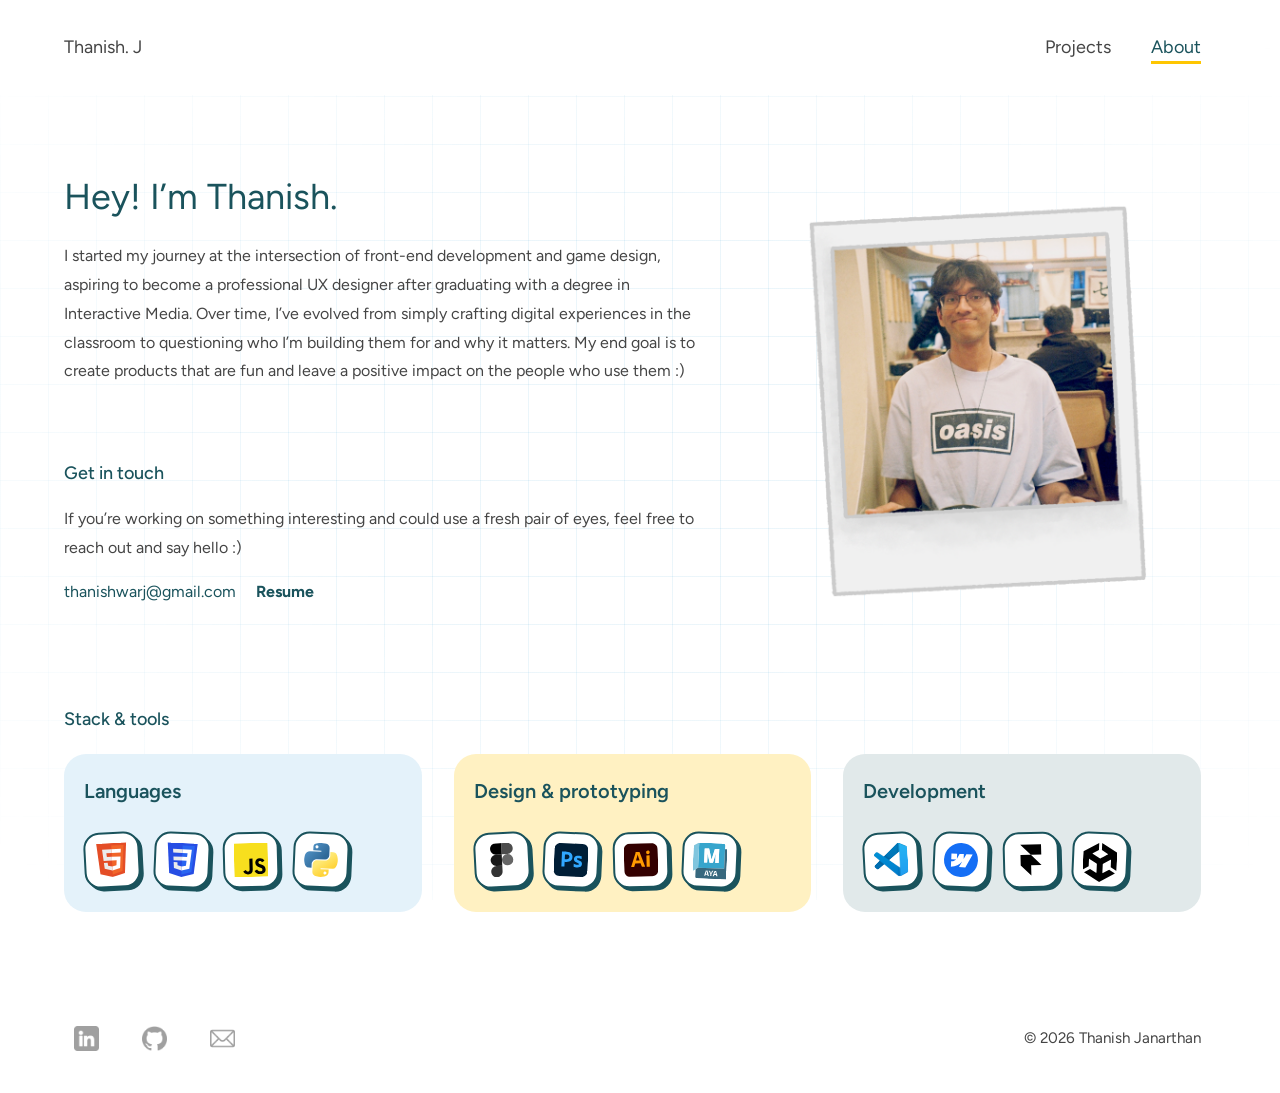
==== commit 78167df4: "edited content on project 1 and 2 and added CTA for navigating to about page" ====
--- a/web-files/about.html
+++ b/web-files/about.html
@@ -26,13 +26,13 @@
 
     <div class="about-text">
       <h1>Hey! I’m Thanish.</h1>
-      <p>I started my journey at the intersection of front-end development and game design, aspiring to become a professional UX designer after graduating with a degree in Interactive Media. Over time, I’ve evolved from simply crafting digital experiences in the classroom to questioning who I’m building them for and why it matters :)</p>
+      <p>I started my journey at the intersection of front-end development and game design, aspiring to become a professional UX designer after graduating with a degree in Interactive Media. Over time, I’ve evolved from simply crafting digital experiences in the classroom to questioning who I’m building them for and why it matters. My end goal is to create products that are fun and leave a positive impact on the people who use them  :)</p>
       <!-- <p>One line about what you do and how you think about it.</p>
       <p>A sentence or two about your philosophy: what design means to you and what you care about most.</p>
       <p>A short paragraph on your experience: where you've worked, the kinds of teams and problems you've handled, and what you bring to them.</p>
       <p>I care about the <em>why</em> behind a decision as much as the <em>how</em>.<br>Add one closing line about what keeps you curious.</p> -->
 
-      <h2 class="label touch">Get in touch</h2>
+      <h2 class="label touch" id="contact">Get in touch</h2>
       <p>If you’re working on something interesting and could use a fresh pair of eyes, feel free to reach out and say hello :)</p>
       <p class="links"><a href="mailto:hello@example.com">thanishwarj@gmail.com</a> <a class="resume" href="#">Resume</a></p>
     </div>
--- a/web-files/style.css
+++ b/web-files/style.css
@@ -116,7 +116,7 @@
   gap: 2rem;
   padding: clamp(1.5rem, 5vw, 3.5rem) var(--pad) clamp(3rem, 8vw, 6rem);
 }
-.hero-text { flex: 1 1 32rem; max-width: 28rem; margin: 0 auto; text-align: center; }
+.hero-text { flex: 1 1 32rem; max-width: 26rem; margin: 0 auto; text-align: center; }
 .hero h1 {
   margin: 0 0 1rem;
   font-family: var(--display); font-weight: 500;
@@ -358,12 +358,12 @@
 @media (max-width: 800px) {
   .top { padding-top: 1rem; padding-bottom: 1rem; }
 
-  /* Hero: two illustrations on the first row, text underneath */
-  .hero { display: grid; grid-template-columns: 1fr 1fr; gap: 1rem 1.5rem; align-items: center; padding-bottom: 3rem; }
-  .hero .art { width: min(7.5rem, 100%); }
+  /* Hero: sun top-left, text in the middle, star bottom-right */
+  .hero { display: grid; grid-template-columns: 1fr; gap: 1.25rem; align-items: center; padding-bottom: 3rem; }
+  .hero .art { width: min(6.5rem, 40%); }
   .hero .art:first-child { justify-self: start; }
   .hero .art:last-child { justify-self: end; }
-  .hero-text { grid-column: 1 / -1; grid-row: 2; max-width: none; margin: 0; }
+  .hero-text { max-width: none; margin: 0; }
 
   /* Projects: single column */
   .projects { grid-template-columns: 1fr; gap: 2.5rem; }
@@ -479,4 +479,48 @@
 
 .tool-group h3 { margin: 0; font-size: 1.25rem; font-weight: 600; color: var(--accent); margin-bottom: 1.5rem;}
 .tool-tag { margin: .1rem 0 1.5rem; font-size: .9rem; color: var(--grey); }
-.tool-group .tools { margin: 0; }+.tool-group .tools { margin: 0; }
+
+/* Floating "Want to connect?" button (project pages) */
+.connect-fab {
+  position: fixed; z-index: 30;
+  right: 1.25rem; bottom: max(1.25rem, env(safe-area-inset-bottom));
+  width: 3.5rem; height: 3.5rem;
+}
+.connect-icon {
+  display: grid; place-items: center; width: 100%; height: 100%;
+  border-radius: 50%;
+  background: var(--accent); color: #fff;
+  box-shadow: 0 8px 18px rgba(0, 0, 0, .18);
+  transition: transform .3s cubic-bezier(.34, 1.56, .64, 1);
+}
+.connect-icon svg { width: 1.6rem; height: 1.6rem; }
+.connect-fab:hover .connect-icon, .connect-fab:focus-visible .connect-icon { transform: scale(1.08) rotate(-6deg); }
+.connect-fab:focus-visible { outline: 3px solid var(--gold); outline-offset: 4px; border-radius: 50%; }
+
+.connect-bubble {
+  position: absolute; right: calc(100% + .9rem); top: 50%;
+  padding: .55rem 1rem;
+  background: var(--bg); color: var(--ink);
+  border: 2px solid var(--accent); border-radius: 14px;
+  font-weight: 500; white-space: nowrap;
+  box-shadow: 0 6px 14px rgba(0, 0, 0, .12);
+  opacity: 0; visibility: hidden; pointer-events: none;
+  transform: translate(10px, -50%) scale(.95);
+  transition: opacity .2s, transform .25s cubic-bezier(.34, 1.56, .64, 1), visibility 0s .25s;
+}
+.connect-bubble::after {   /* little tail pointing at the button */
+  content: ""; position: absolute; right: -7px; top: 50%;
+  width: 10px; height: 10px; margin-top: -5px;
+  background: var(--bg);
+  border-top: 2px solid var(--accent); border-right: 2px solid var(--accent);
+  transform: rotate(45deg);
+}
+.connect-fab.show .connect-bubble,
+.connect-fab:hover .connect-bubble,
+.connect-fab:focus-visible .connect-bubble {
+  opacity: 1; visibility: visible; transform: translate(0, -50%) scale(1); transition-delay: 0s;
+}
+@media (prefers-reduced-motion: reduce) {
+  .connect-icon, .connect-bubble { transition: none; }
+}
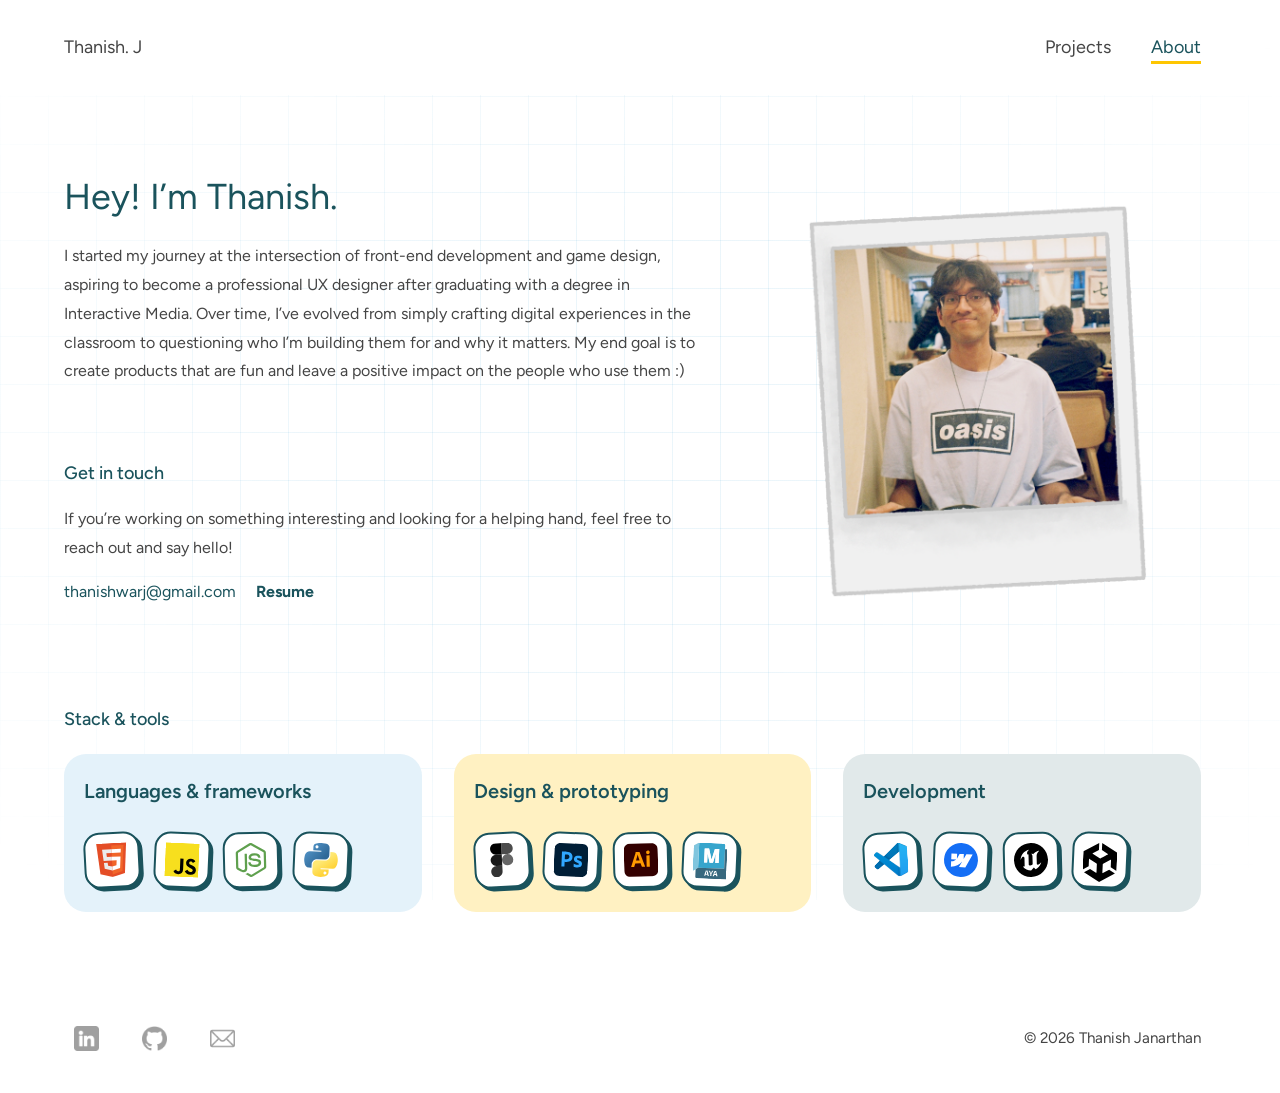
==== commit 153e7066: "updated project 4 content" ====
--- a/web-files/about.html
+++ b/web-files/about.html
@@ -33,7 +33,7 @@
       <p>I care about the <em>why</em> behind a decision as much as the <em>how</em>.<br>Add one closing line about what keeps you curious.</p> -->
 
       <h2 class="label touch" id="contact">Get in touch</h2>
-      <p>If you’re working on something interesting and could use a fresh pair of eyes, feel free to reach out and say hello :)</p>
+      <p>If you’re working on something interesting and looking for a helping hand, feel free to reach out and say hello!</p>
       <p class="links"><a href="mailto:hello@example.com">thanishwarj@gmail.com</a> <a class="resume" href="#">Resume</a></p>
     </div>
 
@@ -46,30 +46,30 @@
 
       <div class="tool-groups">
         <div class="tool-group">
-          <h3>Languages</h3>
+          <h3>Languages &amp; frameworks</h3>
           <ul class="tools">
-            <li><button type="button" class="tool" aria-label="HTML"><img src="images/logos/html5.svg" alt="HTML logo" width="28" height="28"><span class="tip" aria-hidden="true">HTML</span></button></li>
-            <li><button type="button" class="tool" aria-label="CSS"><img src="images/logos/css3.svg" alt="CSS logo" width="28" height="28"><span class="tip" aria-hidden="true">CSS</span></button></li>
-            <li><button type="button" class="tool" aria-label="JavaScript"><img src="images/logos/javascript.svg" alt="JavaScript logo" width="28" height="28"><span class="tip" aria-hidden="true">JavaScript</span></button></li>
-            <li><button type="button" class="tool" aria-label="Python"><img src="images/logos/python.svg" alt="Python logo" width="28" height="28"><span class="tip" aria-hidden="true">Python</span></button></li>
+            <li><button type="button" class="tool" aria-label="HTML"><img src="images/logos/html5.svg" alt="HTML logo"><span class="tip" aria-hidden="true">HTML</span></button></li>
+            <li><button type="button" class="tool" aria-label="JavaScript"><img src="images/logos/javascript.svg" alt="JavaScript logo"><span class="tip" aria-hidden="true">JavaScript</span></button></li>
+            <li><button type="button" class="tool" aria-label="Node.js"><img src="images/logos/nodedotjs.svg" alt="NodeJS logo"><span class="tip" aria-hidden="true">Node.js</span></button></li>
+            <li><button type="button" class="tool" aria-label="Python"><img src="images/logos/python.svg" alt="Python logo"><span class="tip" aria-hidden="true">Python</span></button></li>
           </ul>
         </div>
         <div class="tool-group">
           <h3>Design &amp; prototyping</h3>
           <ul class="tools">
-            <li><button type="button" class="tool" aria-label="Figma"><img src="images/logos/figma-dark.svg" alt="Figma logo" width="28" height="28"><span class="tip" aria-hidden="true">Figma</span></button></li>
-            <li><button type="button" class="tool" aria-label="Adobe Photoshop"><img src="images/logos/adobe-photoshop.svg" alt="Photoshop logo" width="28" height="28"><span class="tip" aria-hidden="true">Adobe Photoshop</span></button></li>
-            <li><button type="button" class="tool" aria-label="Adobe Illustrator"><img src="images/logos/adobe-illustrator.svg" alt="Illustrator logo" width="28" height="28"><span class="tip" aria-hidden="true">Adobe Illustrator</span></button></li>
-            <li><button type="button" class="tool" aria-label="MAYA"><img src="images/logos/autodesk-maya.svg" alt="MAYA logo" width="28" height="28"><span class="tip" aria-hidden="true">MAYA</span></button></li>
+            <li><button type="button" class="tool" aria-label="Figma"><img src="images/logos/figma-dark.svg" alt="Figma logo"><span class="tip" aria-hidden="true">Figma</span></button></li>
+            <li><button type="button" class="tool" aria-label="Adobe Photoshop"><img src="images/logos/adobe-photoshop.svg" alt="Photoshop logo" ><span class="tip" aria-hidden="true">Adobe Photoshop</span></button></li>
+            <li><button type="button" class="tool" aria-label="Adobe Illustrator"><img src="images/logos/adobe-illustrator.svg" alt="Illustrator logo" ><span class="tip" aria-hidden="true">Adobe Illustrator</span></button></li>
+            <li><button type="button" class="tool" aria-label="MAYA"><img src="images/logos/autodesk-maya.svg" alt="MAYA logo" ><span class="tip" aria-hidden="true">MAYA</span></button></li>
           </ul>
         </div>
         <div class="tool-group">
           <h3>Development</h3>
           <ul class="tools">
-            <li><button type="button" class="tool" aria-label="VS Code"><img src="images/logos/vscode.svg" alt="VS code logo" width="28" height="28"><span class="tip" aria-hidden="true">VS Code</span></button></li>
-            <li><button type="button" class="tool" aria-label="Webflow"><img src="images/logos/webflow.svg" alt="Webflow logo" width="28" height="28"><span class="tip" aria-hidden="true">Webflow</span></button></li>
-            <li><button type="button" class="tool" aria-label="Framer"><img src="images/logos/framer.svg" alt="Framer logo" width="28" height="28"><span class="tip" aria-hidden="true">Framer</span></button></li>
-            <li><button type="button" class="tool" aria-label="Unity"><img src="images/logos/unity.svg" alt="Unity logo" width="28" height="28"><span class="tip" aria-hidden="true">Unity</span></button></li>
+            <li><button type="button" class="tool" aria-label="VS Code"><img src="images/logos/vscode.svg" alt="VS code logo" ><span class="tip" aria-hidden="true">VS Code</span></button></li>
+            <li><button type="button" class="tool" aria-label="Webflow"><img src="images/logos/webflow.svg" alt="Webflow logo" ><span class="tip" aria-hidden="true">Webflow</span></button></li>
+            <li><button type="button" class="tool" aria-label="Unreal Engine"><img src="images/logos/unreal-engine.svg" alt="Unreal Engine logo" ><span class="tip" aria-hidden="true">Unreal Engine</span></button></li>
+            <li><button type="button" class="tool" aria-label="Unity"><img src="images/logos/unity.svg" alt="Unity logo" ><span class="tip" aria-hidden="true">Unity</span></button></li>
           </ul>
         </div>
   
--- a/web-files/style.css
+++ b/web-files/style.css
@@ -116,7 +116,7 @@
   gap: 2rem;
   padding: clamp(1.5rem, 5vw, 3.5rem) var(--pad) clamp(3rem, 8vw, 6rem);
 }
-.hero-text { flex: 1 1 32rem; max-width: 26rem; margin: 0 auto; text-align: center; }
+.hero-text { flex: 1 1 32rem; max-width: 24rem; margin: 0 auto; text-align: center; }
 .hero h1 {
   margin: 0 0 1rem;
   font-family: var(--display); font-weight: 500;
@@ -364,6 +364,7 @@
   .hero .art:first-child { justify-self: start; }
   .hero .art:last-child { justify-self: end; }
   .hero-text { max-width: none; margin: 0; }
+  .hero-text p { padding-left: 1.5rem; padding-right: 1.5rem;}
 
   /* Projects: single column */
   .projects { grid-template-columns: 1fr; gap: 2.5rem; }
@@ -523,4 +524,4 @@
 }
 @media (prefers-reduced-motion: reduce) {
   .connect-icon, .connect-bubble { transition: none; }
-}+}
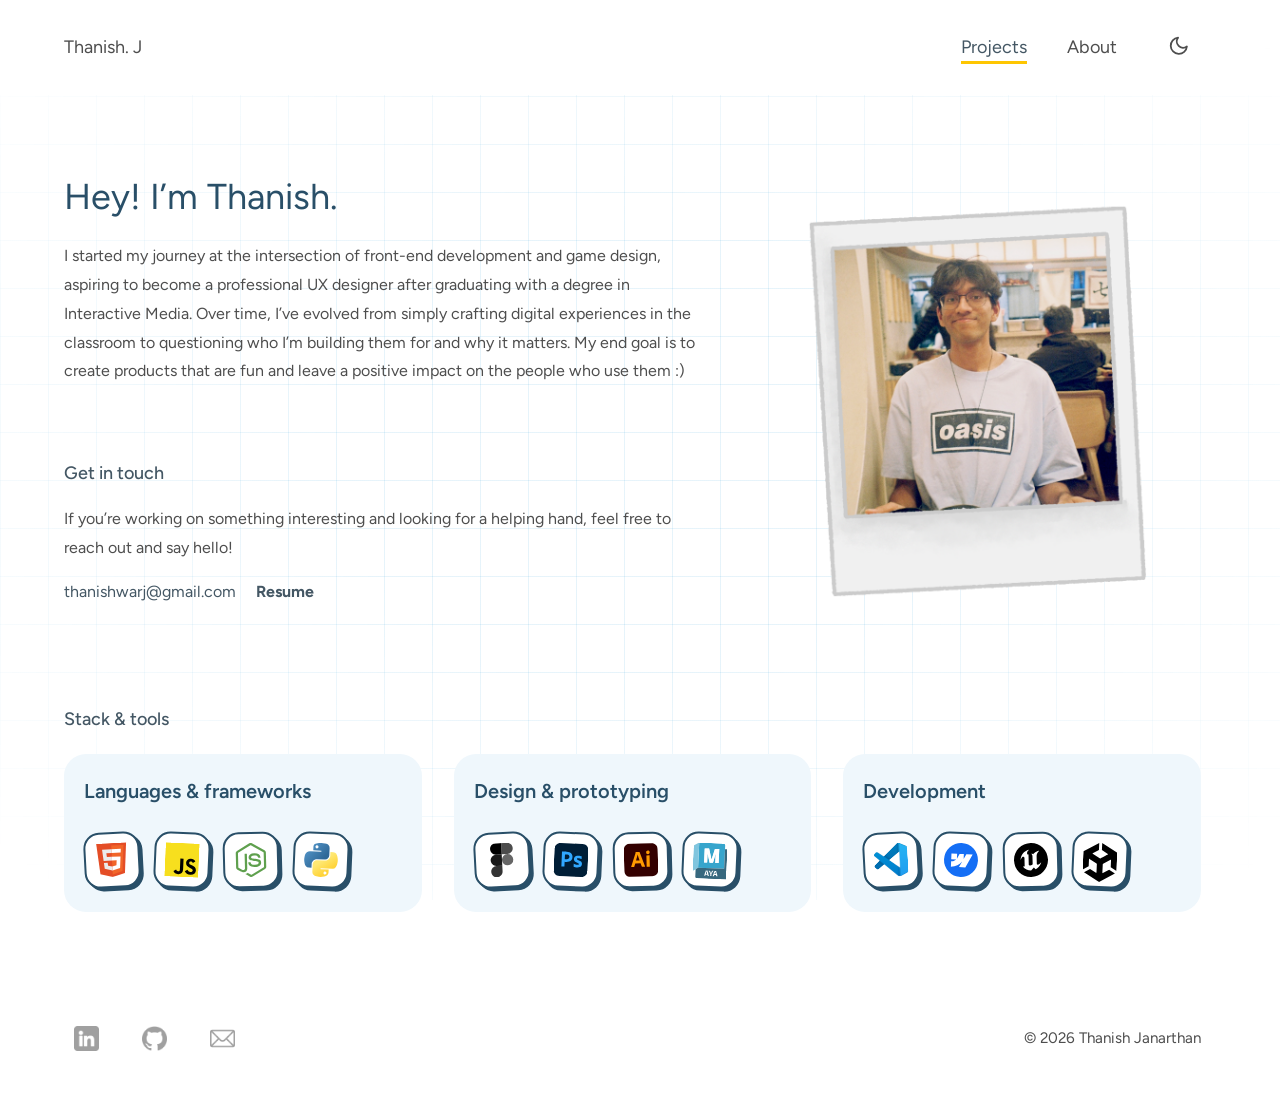
==== commit 6cdfade6: "added light and dark mode and some animations to images around the website" ====
--- a/web-files/about.html
+++ b/web-files/about.html
@@ -9,16 +9,28 @@
   <link rel="preconnect" href="https://fonts.gstatic.com" crossorigin>
   <link href="https://fonts.googleapis.com/css2?family=Figtree:ital,wght@0,300..900;1,300..900&family=Google+Sans:ital,opsz,wght@0,17..18,400..700;1,17..18,400..700&display=swap" rel="stylesheet">
   <link rel="stylesheet" href="style.css">
-  <script>document.documentElement.classList.add('js');</script>
+  <script>
+    document.documentElement.classList.add('js');
+    // Apply the saved theme (or the system preference) before the page paints
+    try {
+      var t = localStorage.getItem('theme');
+      if (!t && window.matchMedia('(prefers-color-scheme: dark)').matches) t = 'dark';
+      if (t) document.documentElement.setAttribute('data-theme', t);
+    } catch (e) {}
+  </script>
 </head>
 <body>
 
-  <header class="top">
+   <header class="top">
     <a class="name" href="index.html">Thanish. J</a>
     <button type="button" class="nav-toggle" aria-expanded="false" aria-controls="site-nav" aria-label="Menu"><span class="bars" aria-hidden="true"></span></button>
     <nav id="site-nav" aria-label="Main">
-      <a href="index.html#work">Projects</a>
-      <a href="about.html" aria-current="page">About</a>
+      <a href="index.html#work" aria-current="page">Projects</a>
+      <a href="about.html">About</a>
+      <button type="button" class="theme-toggle" aria-label="Switch to dark mode">
+      <svg class="icon-moon" viewBox="0 0 24 24" fill="none" stroke="currentColor" stroke-width="2" stroke-linecap="round" stroke-linejoin="round" aria-hidden="true" focusable="false"><path d="M21 12.8A9 9 0 1 1 11.2 3a7 7 0 0 0 9.8 9.8z"/></svg>
+      <svg class="icon-sun" viewBox="0 0 24 24" fill="none" stroke="currentColor" stroke-width="2" stroke-linecap="round" stroke-linejoin="round" aria-hidden="true" focusable="false"><circle cx="12" cy="12" r="4"/><path d="M12 2v2M12 20v2M4.9 4.9l1.4 1.4M17.7 17.7l1.4 1.4M2 12h2M20 12h2M4.9 19.1l1.4-1.4M17.7 6.3l1.4-1.4"/></svg>
+      </button>
     </nav>
   </header>
 
@@ -34,7 +46,7 @@
 
       <h2 class="label touch" id="contact">Get in touch</h2>
       <p>If you’re working on something interesting and looking for a helping hand, feel free to reach out and say hello!</p>
-      <p class="links"><a href="mailto:hello@example.com">thanishwarj@gmail.com</a> <a class="resume" href="#">Resume</a></p>
+      <p class="links"><a href="mailto:thanishwarj@gmail.com">thanishwarj@gmail.com</a> <a class="resume" href="https://drive.google.com/file/d/1uZGxu86DaYE3OPD4bUWzxH71Rq-xiWHS/view?usp=sharing">Resume</a></p>
     </div>
 
     <div class="portrait">  
@@ -107,6 +119,8 @@
     })();
   </script>
 
+  <script src="motion.js" defer></script>
+  <script src="theme.js" defer></script>
   <script src="nav.js" defer></script>
 </body>
 </html>
--- a/web-files/style.css
+++ b/web-files/style.css
@@ -1,12 +1,13 @@
 :root {
   --bg: #ffffff;
-  --ink: #454545;
-  --accent: #1a535c;                /* headings, active links */
-  --accent-text: #1a535c;
-  --blue: #3da5d9;
+  --ink: #4e4e4e;
+  --accent: #294f68;                /* headings, active links */
+  --accent-text: #445764;
+  --blue: #0d94d8;
   --gold: #fec601;
   --grey: #454545;
   --tint: #c9e5f4;
+  --on-accent: #ffffff;           /* text on accent-coloured buttons */
   --max: 72rem; /* content width */
   --pad: max(clamp(1.25rem, 4vw, 2.75rem), calc((100vw - var(--max)) / 2));
   --display: "Figtree", system-ui, -apple-system, "Segoe UI", sans-serif;   /* h1, h2, big numbers */
@@ -95,7 +96,11 @@
 }
 .top nav { display: flex; gap: clamp(1.25rem, 5vw, 2.5rem); }
 .top a { padding: .5rem 0; font-weight: 400; font-size: 1.125rem; }
-.top a:hover { color: var(--accent-text); }
+.top a {
+  text-decoration: underline 3px transparent; text-underline-offset: 8px;
+  transition: color .2s, text-decoration-color .2s;
+}
+.top a:hover, .top a:focus-visible { color: var(--accent); text-decoration-color: var(--gold); }
 .top nav a[aria-current="page"] {
   color: var(--accent-text);
   text-decoration: underline 3px var(--gold);
@@ -333,7 +338,7 @@
   position: absolute; left: 50%; bottom: calc(100% + 10px);
   transform: translate(-50%, 4px);
   padding: .25rem .7rem;
-  background: var(--accent); color: #fff;
+  background: var(--accent); color: var(--on-accent);
   border-radius: 8px; font-family: var(--body); font-size: .85rem; line-height: 1.5; white-space: nowrap;
   opacity: 0; pointer-events: none;
   transition: opacity .15s, transform .15s;
@@ -473,10 +478,10 @@
   position: relative;
   padding: 1.25rem 1.25rem 1.5rem;
   border-radius: 22px;
-  background: color-mix(in srgb, var(--blue) 14%, var(--bg));
-}
-.tool-group:nth-child(2) { background: color-mix(in srgb, var(--gold) 24%, var(--bg)); }
-.tool-group:nth-child(3) { background: color-mix(in srgb, var(--accent) 13%, var(--bg)); }
+  background: color-mix(in srgb, var(--tint) 30%, var(--bg));
+}
+.tool-group:nth-child(2) { background: color-mix(in srgb, var(--tint) 30%, var(--bg)); }
+.tool-group:nth-child(3) { background: color-mix(in srgb, var(--tint) 30%, var(--bg)); }
 
 .tool-group h3 { margin: 0; font-size: 1.25rem; font-weight: 600; color: var(--accent); margin-bottom: 1.5rem;}
 .tool-tag { margin: .1rem 0 1.5rem; font-size: .9rem; color: var(--grey); }
@@ -491,7 +496,7 @@
 .connect-icon {
   display: grid; place-items: center; width: 100%; height: 100%;
   border-radius: 50%;
-  background: var(--accent); color: #fff;
+  background: var(--accent); color: var(--on-accent);
   box-shadow: 0 8px 18px rgba(0, 0, 0, .18);
   transition: transform .3s cubic-bezier(.34, 1.56, .64, 1);
 }
@@ -525,3 +530,95 @@
 @media (prefers-reduced-motion: reduce) {
   .connect-icon, .connect-bubble { transition: none; }
 }
+
+/* ===== Micro animations: home illustrations, project images, About portrait ===== */
+@keyframes pop-in-left  { from { opacity: 0; transform: rotate(-35deg) scale(.7); } to { opacity: 1; transform: none; } }
+@keyframes pop-in-right { from { opacity: 0; transform: rotate(35deg)  scale(.7); } to { opacity: 1; transform: none; } }
+@keyframes portrait-in  { from { opacity: 0; transform: translateY(18px) rotate(-4deg) scale(.96); } to { opacity: 1; transform: none; } }
+@keyframes sway  { from { transform: rotate(-5deg); } to { transform: rotate(5deg); } }
+@keyframes float { from { transform: translateY(0); } to { transform: translateY(-7px); } }
+
+/* Home: sun and star pop in when the page loads, then drift gently */
+.hero .art img { transition: transform .45s cubic-bezier(.34, 1.56, .64, 1); }
+.hero .art:first-child img { animation: pop-in-left  .9s cubic-bezier(.34, 1.56, .64, 1) .1s  backwards; }
+.hero .art:last-child img  { animation: pop-in-right .9s cubic-bezier(.34, 1.56, .64, 1) .25s backwards; }
+.hero .art:first-child { animation: sway  6s ease-in-out 1s infinite alternate; }
+.hero .art:last-child  { animation: float 4s ease-in-out 1s infinite alternate; }
+
+/* Home: project images lean and lift on hover, the picture inside zooms a little */
+.thumb { overflow: hidden; }
+.project .thumb { transition: transform .35s cubic-bezier(.34, 1.56, .64, 1), box-shadow .35s; }
+.project .thumb img { transition: transform .6s cubic-bezier(.22, 1, .36, 1); }
+.project:active .thumb { transform: scale(.98); }
+
+/* About: portrait settles in on load and tilts on hover */
+.portrait img, .portrait-ph { transition: transform .45s cubic-bezier(.34, 1.56, .64, 1); }
+
+/* Hover effects only on devices that can hover */
+@media (hover: hover) {
+  .hero .art:first-child img:hover { transform: rotate(-10deg) scale(1.05); }
+  .hero .art:last-child img:hover  { transform: rotate(10deg) scale(1.05); }
+  .project:nth-child(odd):hover  .thumb { transform: translateY(-6px) rotate(-.8deg); box-shadow: 0 10px 10px rgb(180, 180, 180, 0.25); }
+  .project:nth-child(even):hover .thumb { transform: translateY(-6px) rotate(.8deg);  box-shadow: 0 10px 10px rgba(180, 180, 180, 0.25); }
+  .project:hover .thumb img { transform: scale(1.05); }
+  .portrait img:hover, .portrait-ph:hover { transform: rotate(-2.5deg) scale(1.03); }
+}
+
+/* Scroll reveal: cards and tool groups fade up as they come into view (added by motion.js) */
+.reveal { opacity: 0; transform: translateY(24px); transition: opacity .6s ease var(--d, 0ms), transform .6s cubic-bezier(.22, 1, .36, 1) var(--d, 0ms); }
+.reveal.in { opacity: 1; transform: none; }
+
+@media (prefers-reduced-motion: reduce) {
+  .hero .art, .hero .art img, .portrait img, .portrait-ph { animation: none; transition: none; }
+  .project .thumb, .project .thumb img { transition: none; }
+  .reveal { opacity: 1; transform: none; transition: none; }
+}
+
+@media (prefers-reduced-motion: reduce) {
+  .top a { transition: none; }
+}
+
+/* ===== Dark theme (switched by the button in the header) ===== */
+:root[data-theme="dark"] {
+  color-scheme: dark;
+  --bg: #0f1a22;
+  --ink: #e4e8ec;
+  --accent: #8cc8ea;
+  --accent-text: #8cc8ea;
+  --grey: #c4ccd3;
+  --tint: #1c3548;
+  --on-accent: #0f1a22;
+}
+/* Keep logos readable: tool tiles stay light, grey footer icons flip to light */
+:root[data-theme="dark"] .tool { background: #eef1f4; }
+:root[data-theme="dark"] .foot .social img { filter: invert(1) brightness(1.15); }
+
+/* Theme button: sits at the right of the header (only shown when JavaScript is on) */
+.theme-toggle { display: none; }
+.js .theme-toggle {
+  order: 3; display: grid; place-items: center;
+  width: 2.75rem; height: 2.75rem; padding: 0;
+  background: none; border: 0; border-radius: 50%;
+  color: var(--ink); cursor: pointer;
+  transition: background-color .2s, transform .3s cubic-bezier(.34, 1.56, .64, 1);
+}
+.top nav { order: 2; margin-left: auto; }
+.nav-toggle { order: 4; }
+.theme-toggle svg { width: 1.35rem; height: 1.35rem; }
+.theme-toggle .icon-sun { display: none; }
+:root[data-theme="dark"] .theme-toggle .icon-sun { display: block; }
+:root[data-theme="dark"] .theme-toggle .icon-moon { display: none; }
+.js .theme-toggle:hover { background: color-mix(in srgb, var(--gold) 30%, transparent); transform: rotate(15deg); }
+.theme-toggle:focus-visible { outline: 2px solid var(--accent); outline-offset: 2px; }
+@media (max-width: 640px) {
+  .js .theme-toggle { margin-left: auto; margin-right: .25rem; }
+}
+
+/* Smooth colour fade while the theme switches */
+html.theme-anim, html.theme-anim *, html.theme-anim *::before, html.theme-anim *::after {
+  transition: background-color .35s ease, color .35s ease, border-color .35s ease, box-shadow .35s ease !important;
+}
+@media (prefers-reduced-motion: reduce) {
+  .js .theme-toggle { transition: none; }
+  html.theme-anim, html.theme-anim *, html.theme-anim *::before, html.theme-anim *::after { transition: none !important; }
+}
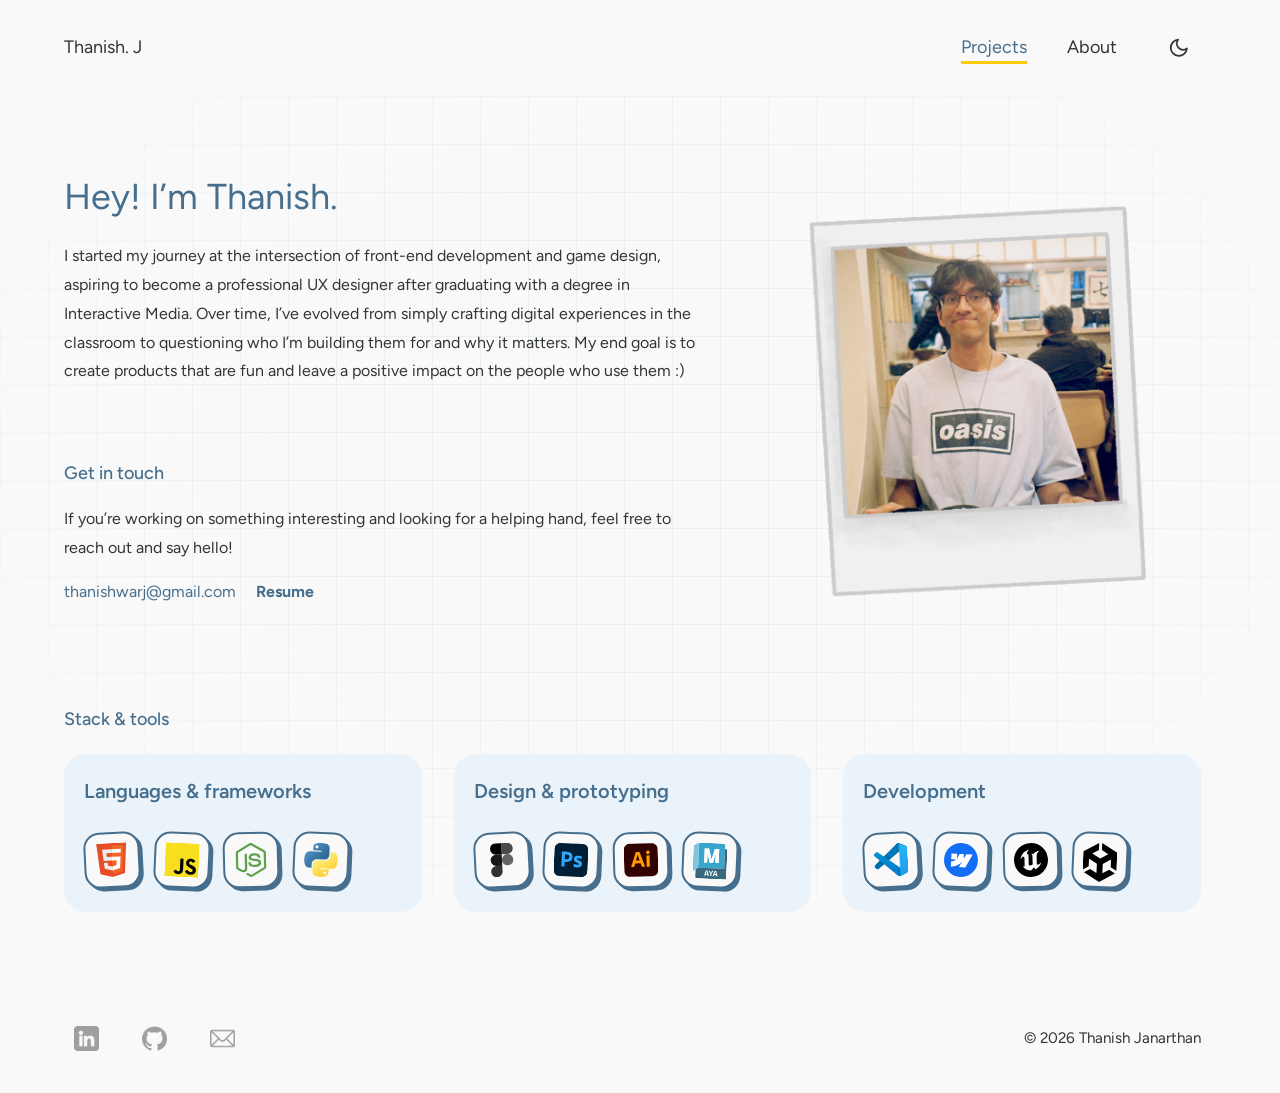
==== commit 6485a982: "changed color palette" ====
--- a/web-files/about.html
+++ b/web-files/about.html
@@ -27,11 +27,11 @@
     <nav id="site-nav" aria-label="Main">
       <a href="index.html#work" aria-current="page">Projects</a>
       <a href="about.html">About</a>
-      <button type="button" class="theme-toggle" aria-label="Switch to dark mode">
+    </nav>
+    <button type="button" class="theme-toggle" aria-label="Switch to dark mode">
       <svg class="icon-moon" viewBox="0 0 24 24" fill="none" stroke="currentColor" stroke-width="2" stroke-linecap="round" stroke-linejoin="round" aria-hidden="true" focusable="false"><path d="M21 12.8A9 9 0 1 1 11.2 3a7 7 0 0 0 9.8 9.8z"/></svg>
       <svg class="icon-sun" viewBox="0 0 24 24" fill="none" stroke="currentColor" stroke-width="2" stroke-linecap="round" stroke-linejoin="round" aria-hidden="true" focusable="false"><circle cx="12" cy="12" r="4"/><path d="M12 2v2M12 20v2M4.9 4.9l1.4 1.4M17.7 17.7l1.4 1.4M2 12h2M20 12h2M4.9 19.1l1.4-1.4M17.7 6.3l1.4-1.4"/></svg>
-      </button>
-    </nav>
+    </button>
   </header>
 
   <main class="about">
--- a/web-files/style.css
+++ b/web-files/style.css
@@ -1,30 +1,21 @@
 :root {
-  --bg: #ffffff;
-  --ink: #4e4e4e;
-  --accent: #294f68;                /* headings, active links */
-  --accent-text: #445764;
-  --blue: #0d94d8;
-  --gold: #fec601;
-  --grey: #454545;
-  --tint: #c9e5f4;
-  --on-accent: #ffffff;           /* text on accent-coloured buttons */
+  /* Palette: #5aa9e6  #7fc8f8  #f9f9f9  #ffca0a  #333533 */
+  --bg: #f9f9f9;
+  --ink: #333533;
+  --accent: #476f8d;                /* headings, active links: a darker #5aa9e6 so text stays readable */
+  --accent-text: #476f8d;
+  --blue: #5aa9e6;
+  --sky: #7fc8f8;
+  --gold: #ffca0a;
+  --grey: #333533;
+  --tint: color-mix(in srgb, #7fc8f8 40%, #f9f9f9);
+  --on-accent: #f9f9f9;           /* text on accent-coloured buttons */
   --max: 72rem; /* content width */
   --pad: max(clamp(1.25rem, 4vw, 2.75rem), calc((100vw - var(--max)) / 2));
   --display: "Figtree", system-ui, -apple-system, "Segoe UI", sans-serif;   /* h1, h2, big numbers */
   --alt: "Figtree", system-ui, sans-serif;                      /* h3, h4 */
   --body: "Figtree", system-ui, -apple-system, "Segoe UI", sans-serif;
 }
-
-/* @media (prefers-color-scheme: dark) {
-  :root {
-    --bg: #123d44;
-    --ink: #f5f5f5;
-    --accent: #8fd0f0;
-    --accent-text: #8fd0f0;
-    --grey: #f5f5f5;
-    --tint: #1a535c;
-  }
-} */
 
 *, *::before, *::after { box-sizing: border-box; }
 html { scroll-behavior: smooth; scrollbar-gutter: stable; -webkit-text-size-adjust: 100%; }
@@ -257,7 +248,7 @@
 .step::before {
   content: counter(step);
   display: grid; place-items: center; width: 2rem; height: 2rem; margin-bottom: .75rem;
-  border-radius: 50%; background: var(--gold); color: #1a1a1a; font-family: var(--display);
+  border-radius: 50%; background: var(--gold); color: #333533; font-family: var(--display);
 }
 .step h3 { margin: 0 0 .25rem; font-family: var(--alt); font-weight: 400; font-size: 1.125rem; color: var(--accent); }
 .step p { margin: 0; line-height: 1.6; }
@@ -558,8 +549,8 @@
 @media (hover: hover) {
   .hero .art:first-child img:hover { transform: rotate(-10deg) scale(1.05); }
   .hero .art:last-child img:hover  { transform: rotate(10deg) scale(1.05); }
-  .project:nth-child(odd):hover  .thumb { transform: translateY(-6px) rotate(-.8deg); box-shadow: 0 10px 10px rgb(180, 180, 180, 0.25); }
-  .project:nth-child(even):hover .thumb { transform: translateY(-6px) rotate(.8deg);  box-shadow: 0 10px 10px rgba(180, 180, 180, 0.25); }
+  .project:nth-child(odd):hover  .thumb { transform: translateY(-6px) rotate(-.8deg); box-shadow: 0 5px 10px rgba(48, 48, 48, 0.1); }
+  .project:nth-child(even):hover .thumb { transform: translateY(-6px) rotate(.8deg);  box-shadow: 0 5px 10px rgba(48, 48, 48, 0.1); }
   .project:hover .thumb img { transform: scale(1.05); }
   .portrait img:hover, .portrait-ph:hover { transform: rotate(-2.5deg) scale(1.03); }
 }
@@ -581,23 +572,23 @@
 /* ===== Dark theme (switched by the button in the header) ===== */
 :root[data-theme="dark"] {
   color-scheme: dark;
-  --bg: #0f1a22;
-  --ink: #e4e8ec;
-  --accent: #8cc8ea;
-  --accent-text: #8cc8ea;
-  --grey: #c4ccd3;
-  --tint: #1c3548;
-  --on-accent: #0f1a22;
+  --bg: #333533;
+  --ink: #f9f9f9;
+  --accent: #7fc8f8;
+  --accent-text: #7fc8f8;
+  --grey: #f9f9f9;
+  --tint: color-mix(in srgb, #5aa9e6 24%, #333533);
+  --on-accent: #333533;
 }
 /* Keep logos readable: tool tiles stay light, grey footer icons flip to light */
-:root[data-theme="dark"] .tool { background: #eef1f4; }
+:root[data-theme="dark"] .tool { background: #f9f9f9; }
 :root[data-theme="dark"] .foot .social img { filter: invert(1) brightness(1.15); }
 
 /* Theme button: sits at the right of the header (only shown when JavaScript is on) */
 .theme-toggle { display: none; }
 .js .theme-toggle {
   order: 3; display: grid; place-items: center;
-  width: 2.75rem; height: 2.75rem; padding: 0;
+  width: 2.75rem; height: 2.75rem; padding: 0; margin-left: 2.5rem;
   background: none; border: 0; border-radius: 50%;
   color: var(--ink); cursor: pointer;
   transition: background-color .2s, transform .3s cubic-bezier(.34, 1.56, .64, 1);
